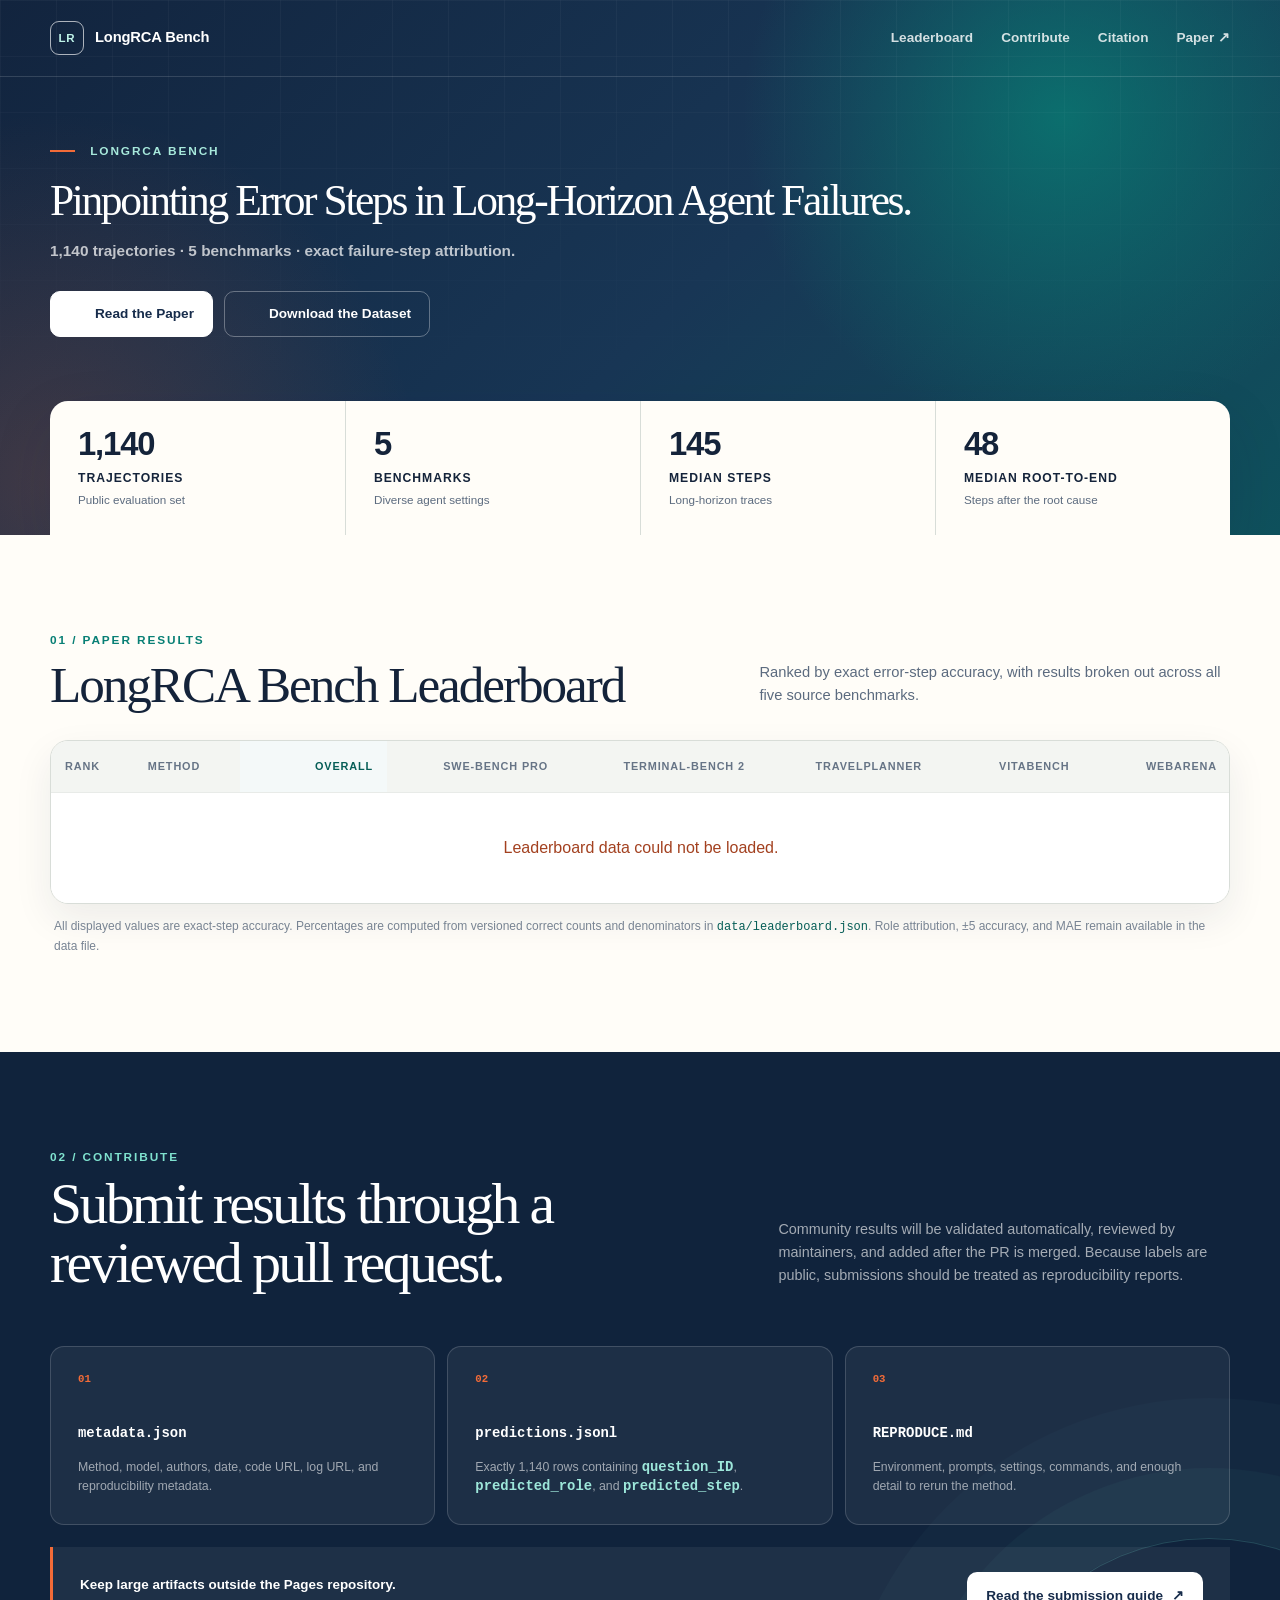
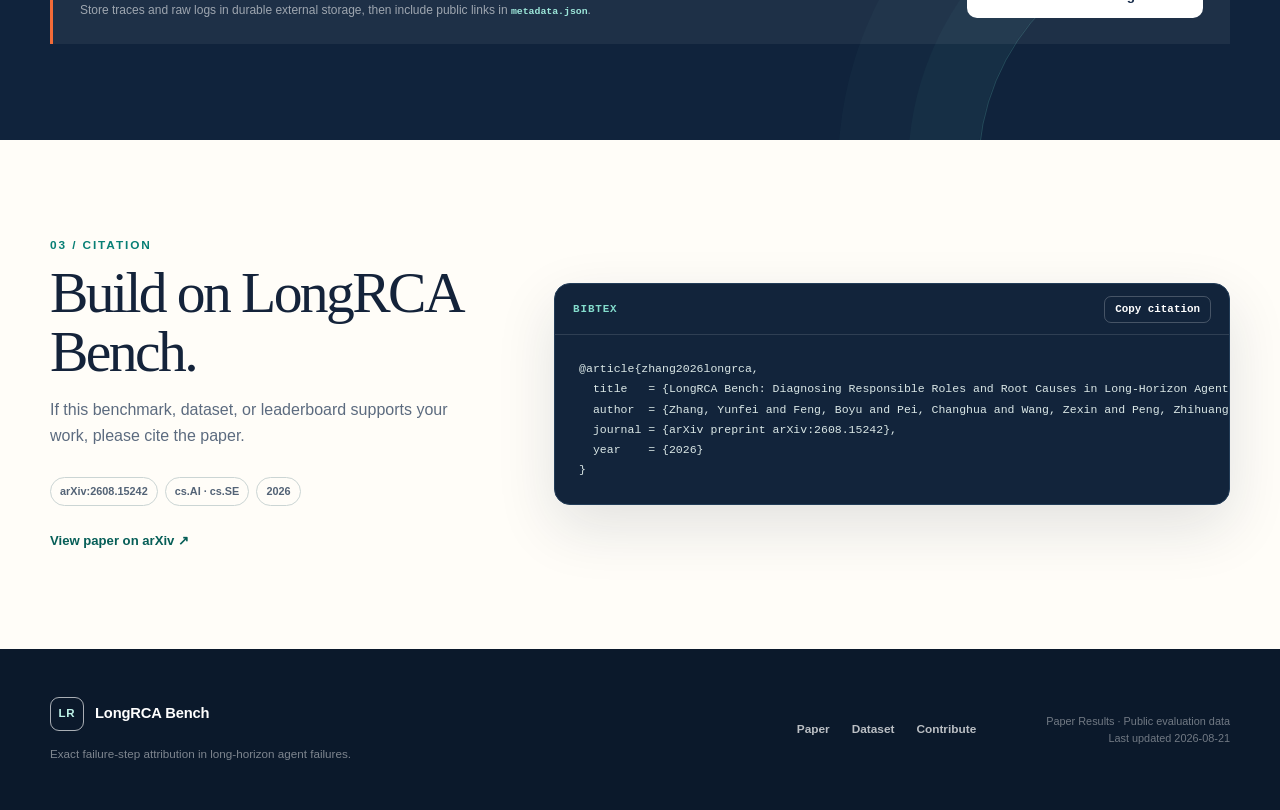
==== index.html @ 4ae4a2fa "feat: clarify methods and citations" ====
<!doctype html>
<html lang="en">
  <head>
    <meta charset="utf-8">
    <meta name="viewport" content="width=device-width, initial-scale=1">
    <title>LongRCA Bench Leaderboard | Agent Failure Diagnosis</title>
    <meta name="description" content="LongRCA Bench evaluates exact failure-step attribution across 1,140 long-horizon agent trajectories from five benchmarks.">
    <meta name="theme-color" content="#142b49">
    <meta property="og:type" content="website">
    <meta property="og:title" content="LongRCA Bench">
    <meta property="og:description" content="Pinpointing error steps across 1,140 long-horizon agent failure trajectories.">
    <meta property="og:url" content="https://longrca-bench.github.io/">
    <meta property="og:image" content="https://longrca-bench.github.io/assets/og-card.png">
    <meta property="og:image:width" content="1200">
    <meta property="og:image:height" content="630">
    <meta property="og:image:alt" content="LongRCA Bench leaderboard">
    <meta name="twitter:card" content="summary_large_image">
    <meta name="twitter:title" content="LongRCA Bench">
    <meta name="twitter:description" content="Exact failure-step attribution for long-horizon agent failures.">
    <meta name="twitter:image" content="https://longrca-bench.github.io/assets/og-card.png">
    <link rel="canonical" href="https://longrca-bench.github.io/">
    <link rel="icon" href="assets/favicon.png" type="image/png">
    <link rel="stylesheet" href="assets/styles.css">
    <script src="assets/app.js" defer></script>
  </head>
  <body>
    <a class="skip-link" href="#leaderboard">Skip to leaderboard</a>
    <header class="site-header">
      <nav class="nav shell" aria-label="Primary navigation">
        <a class="brand" href="#overview" aria-label="LongRCA Bench home">
          <span class="brand-mark" aria-hidden="true">LR</span>
          <span>LongRCA Bench</span>
        </a>
        <div class="nav-links">
          <a href="#leaderboard">Leaderboard</a>
          <a href="#contribute">Contribute</a>
          <a href="#citation">Citation</a>
          <a class="nav-paper" href="https://arxiv.org/abs/2608.15242">Paper ↗</a>
        </div>
      </nav>
    </header>

    <main>
      <section class="hero" id="overview">
        <div class="shell hero-grid hero-compact">
          <div class="hero-copy">
            <p class="eyebrow"><span></span> LongRCA Bench</p>
            <h1>Pinpointing Error Steps in Long-Horizon Agent Failures.</h1>
            <p class="hero-lede">1,140 trajectories · 5 benchmarks · exact failure-step attribution.</p>
            <div class="hero-actions" aria-label="Project resources">
              <a class="button button-primary" href="https://arxiv.org/abs/2608.15242"><img class="resource-icon" src="assets/icons/arxiv.svg" alt="">Read the Paper</a>
              <a class="button" href="https://huggingface.co/datasets/CLoud5-real/longrca-bench"><img class="resource-icon" src="assets/icons/huggingface.svg" alt="">Download the Dataset</a>
            </div>
          </div>
        </div>
        <div class="shell">
          <div class="stats-grid" id="benchmark-stats" aria-label="Benchmark statistics">
            <div class="stat-card"><span class="stat-value">1,140</span><span class="stat-label">Trajectories</span><span class="stat-note">Public evaluation set</span></div>
            <div class="stat-card"><span class="stat-value">5</span><span class="stat-label">Benchmarks</span><span class="stat-note">Diverse agent settings</span></div>
            <div class="stat-card"><span class="stat-value">145</span><span class="stat-label">Median steps</span><span class="stat-note">Long-horizon traces</span></div>
            <div class="stat-card"><span class="stat-value">48</span><span class="stat-label">Median root-to-end</span><span class="stat-note">Steps after the root cause</span></div>
          </div>
        </div>
      </section>

      <section class="section leaderboard-section" id="leaderboard">
        <div class="shell">
          <div class="section-heading">
            <div>
              <p class="section-index">01 / Paper Results</p>
              <h2>LongRCA Bench Leaderboard</h2>
            </div>
            <p>Ranked by exact error-step accuracy, with results broken out across all five source benchmarks.</p>
          </div>
          <div class="table-wrap" tabindex="0" aria-label="Scrollable leaderboard table">
            <table>
              <thead>
                <tr>
                  <th scope="col">Rank</th>
                  <th scope="col">Method</th>
                  <th scope="col" class="number primary-metric">Overall</th>
                  <th scope="col" class="number">SWE-bench Pro</th>
                  <th scope="col" class="number">Terminal-Bench 2</th>
                  <th scope="col" class="number">TravelPlanner</th>
                  <th scope="col" class="number">VitaBench</th>
                  <th scope="col" class="number">WebArena</th>
                </tr>
              </thead>
              <tbody id="leaderboard-body">
                <tr><td colspan="8" class="loading">Loading paper results…</td></tr>
              </tbody>
            </table>
          </div>
          <p class="table-footnote">All displayed values are exact-step accuracy. Percentages are computed from versioned correct counts and denominators in <code>data/leaderboard.json</code>. Role attribution, ±5 accuracy, and MAE remain available in the data file.</p>
        </div>
      </section>

      <section class="section contribute-section" id="contribute">
        <div class="shell">
          <div class="contribute-heading">
            <div>
              <p class="section-index">02 / Contribute</p>
              <h2>Submit results through a reviewed pull request.</h2>
            </div>
            <p>Community results will be validated automatically, reviewed by maintainers, and added after the PR is merged. Because labels are public, submissions should be treated as reproducibility reports.</p>
          </div>

          <div class="submission-files" aria-label="Required submission files">
            <article>
              <span class="file-number">01</span>
              <code>metadata.json</code>
              <p>Method, model, authors, date, code URL, log URL, and reproducibility metadata.</p>
            </article>
            <article>
              <span class="file-number">02</span>
              <code>predictions.jsonl</code>
              <p>Exactly 1,140 rows containing <code>question_ID</code>, <code>predicted_role</code>, and <code>predicted_step</code>.</p>
            </article>
            <article>
              <span class="file-number">03</span>
              <code>REPRODUCE.md</code>
              <p>Environment, prompts, settings, commands, and enough detail to rerun the method.</p>
            </article>
          </div>

          <div class="submission-note">
            <div>
              <strong>Keep large artifacts outside the Pages repository.</strong>
              <p>Store traces and raw logs in durable external storage, then include public links in <code>metadata.json</code>.</p>
            </div>
            <a class="button button-light" href="https://github.com/longrca-bench/longrca-bench.github.io/blob/main/CONTRIBUTING.md">Read the submission guide <span aria-hidden="true">↗</span></a>
          </div>
        </div>
      </section>

      <section class="section citation-section" id="citation">
        <div class="shell citation-grid">
          <div class="citation-copy">
            <p class="section-index">03 / Citation</p>
            <h2>Build on LongRCA Bench.</h2>
            <p>If this benchmark, dataset, or leaderboard supports your work, please cite the paper.</p>
            <div class="paper-meta">
              <span>arXiv:2608.15242</span>
              <span>cs.AI · cs.SE</span>
              <span>2026</span>
            </div>
            <a class="text-link" href="https://arxiv.org/abs/2608.15242">View paper on arXiv <span aria-hidden="true">↗</span></a>
          </div>
          <div class="citation-box">
            <div class="code-toolbar">
              <span>BibTeX</span>
              <button id="copy-citation" type="button" aria-describedby="copy-status">Copy citation</button>
            </div>
            <pre><code id="citation-code">@article{zhang2026longrca,
  title   = {LongRCA Bench: Diagnosing Responsible Roles and Root Causes in Long-Horizon Agent Failures},
  author  = {Zhang, Yunfei and Feng, Boyu and Pei, Changhua and Wang, Zexin and Peng, Zhihuang and Liu, Xinlong and Jiang, Hengyue and Ma, Difeng and Zhang, Jiayi and Yao, Yongzhou and Zhao, Yanan and Sun, Fei and Huo, Yintong and Liu, Zhaoyang and Li, Jingjing and Xie, Gaogang and Pei, Dan},
  journal = {arXiv preprint arXiv:2608.15242},
  year    = {2026}
}</code></pre>
            <span class="sr-only" id="copy-status" aria-live="polite"></span>
          </div>
        </div>
      </section>
    </main>

    <footer class="footer">
      <div class="shell footer-grid">
        <div>
          <a class="brand footer-brand" href="#overview"><span class="brand-mark" aria-hidden="true">LR</span><span>LongRCA Bench</span></a>
          <p>Exact failure-step attribution in long-horizon agent failures.</p>
        </div>
        <div class="footer-links">
          <a href="https://arxiv.org/abs/2608.15242">Paper</a>
          <a href="https://huggingface.co/datasets/CLoud5-real/longrca-bench">Dataset</a>
          <a href="#contribute">Contribute</a>
        </div>
        <p class="footer-note">Paper Results · Public evaluation data<br>Last updated <time datetime="2026-08-21">2026-08-21</time></p>
      </div>
    </footer>
  </body>
</html>
---- assets/styles.css ----
:root {
  color-scheme: light;
  --ink: #14233a;
  --muted: #5c6b7f;
  --paper: #f7f4ed;
  --surface: #fffdf8;
  --line: #d8ddd8;
  --teal: #087f75;
  --teal-dark: #065e57;
  --teal-soft: #dcefeb;
  --orange: #f26b38;
  --navy: #172c4b;
  --shadow: 0 22px 60px rgba(20, 35, 58, 0.12);
  --radius: 18px;
}

* { box-sizing: border-box; }

html { scroll-behavior: smooth; }

body {
  margin: 0;
  background: var(--paper);
  color: var(--ink);
  font-family: Inter, ui-sans-serif, -apple-system, BlinkMacSystemFont, "Segoe UI", sans-serif;
  line-height: 1.6;
  -webkit-font-smoothing: antialiased;
}

a { color: inherit; }

.shell {
  width: min(1180px, calc(100% - 40px));
  margin-inline: auto;
}

.skip-link {
  position: fixed;
  left: 16px;
  top: -64px;
  z-index: 100;
  padding: 10px 16px;
  border-radius: 8px;
  background: var(--navy);
  color: white;
}

.skip-link:focus { top: 16px; }

.site-header {
  position: absolute;
  inset: 0 0 auto;
  z-index: 10;
  border-bottom: 1px solid rgba(255, 255, 255, 0.14);
  color: white;
}

.nav {
  min-height: 76px;
  display: flex;
  align-items: center;
  justify-content: space-between;
  gap: 28px;
}

.brand {
  display: inline-flex;
  align-items: center;
  gap: 11px;
  font-size: 0.92rem;
  font-weight: 750;
  text-decoration: none;
  letter-spacing: -0.01em;
}

.brand-mark {
  width: 34px;
  height: 34px;
  display: grid;
  place-items: center;
  border: 1px solid rgba(255, 255, 255, 0.65);
  border-radius: 9px;
  color: #bff4e9;
  font-size: 0.72rem;
  letter-spacing: 0.08em;
}

.nav-links { display: flex; gap: 28px; }

.nav-links a {
  color: rgba(255, 255, 255, 0.82);
  font-size: 0.85rem;
  font-weight: 650;
  text-decoration: none;
}

.nav-links a:hover, .nav-links a:focus-visible { color: white; }

.hero {
  position: relative;
  overflow: hidden;
  padding: 142px 0 0;
  color: white;
  background:
    radial-gradient(circle at 83% 22%, rgba(8, 127, 117, 0.75), transparent 28%),
    radial-gradient(circle at 4% 90%, rgba(242, 107, 56, 0.2), transparent 28%),
    linear-gradient(135deg, #12243e 0%, #183655 54%, #0b5d60 120%);
}

.hero::before {
  content: "";
  position: absolute;
  inset: 0;
  opacity: 0.1;
  background-image: linear-gradient(rgba(255,255,255,.35) 1px, transparent 1px), linear-gradient(90deg, rgba(255,255,255,.35) 1px, transparent 1px);
  background-size: 56px 56px;
  mask-image: linear-gradient(to bottom, black, transparent 75%);
}

.hero-grid {
  position: relative;
  padding-bottom: 64px;
}

.hero-compact .hero-copy { max-width: 980px; }

.eyebrow, .section-index {
  margin: 0 0 18px;
  color: #a7e9dc;
  font-size: 0.74rem;
  font-weight: 800;
  letter-spacing: 0.16em;
  text-transform: uppercase;
}

.eyebrow span {
  display: inline-block;
  width: 25px;
  height: 2px;
  margin: 0 10px 3px 0;
  background: var(--orange);
}

h1, h2, p { margin-top: 0; }

h1 {
  max-width: none;
  margin-bottom: 18px;
  font-family: Georgia, "Times New Roman", serif;
  font-size: clamp(2.4rem, 3.4vw, 3rem);
  font-weight: 500;
  line-height: 1;
  letter-spacing: -0.055em;
  white-space: nowrap;
}

h1 em { color: #8ee6d4; font-weight: 500; }

.hero-lede {
  max-width: 740px;
  margin-bottom: 28px;
  color: rgba(255,255,255,.72);
  font-size: .96rem;
  font-weight: 650;
  line-height: 1.45;
}

.hero-actions { display: flex; flex-wrap: wrap; gap: 11px; }

.button {
  min-height: 46px;
  display: inline-flex;
  align-items: center;
  justify-content: center;
  gap: 9px;
  padding: 0 18px;
  border: 1px solid rgba(255,255,255,.32);
  border-radius: 10px;
  color: white;
  font-size: 0.85rem;
  font-weight: 750;
  text-decoration: none;
  transition: transform 160ms ease, background 160ms ease;
}

.button:hover, .button:focus-visible { transform: translateY(-2px); background: rgba(255,255,255,.09); }
.button-primary { border-color: white; background: white; color: var(--navy); }
.button-primary:hover, .button-primary:focus-visible { background: #dff8f3; }
.resource-icon { width: 17px; height: 17px; }
.resource-icon-github { width: 19px; height: 19px; padding: 2px; border-radius: 50%; background: white; }

.stats-grid {
  position: relative;
  display: grid;
  grid-template-columns: repeat(4, 1fr);
  color: var(--ink);
  background: var(--surface);
  border-radius: 18px 18px 0 0;
  box-shadow: var(--shadow);
}

.stat-card { padding: 25px 28px; }
.stat-card + .stat-card { border-left: 1px solid var(--line); }
.stat-value { display: block; font-family: inherit; font-size: 2.05rem; font-weight: 800; line-height: 1.1; letter-spacing: -.035em; }
.stat-label { display: block; margin-top: 7px; font-size: .76rem; font-weight: 800; letter-spacing: .08em; text-transform: uppercase; }
.stat-note { display: block; margin-top: 3px; color: var(--muted); font-size: .73rem; }

.section { padding: 96px 0; }
.leaderboard-section { background: var(--surface); }
.section-heading { display: grid; grid-template-columns: 1fr minmax(310px, .72fr); gap: 56px; align-items: end; margin-bottom: 28px; }
.section-index { margin-bottom: 8px; color: var(--teal); }
.section-heading h2 { margin-bottom: 0; font: 500 clamp(2.2rem, 4vw, 3.6rem)/1.05 Georgia, serif; letter-spacing: -.04em; }
.section-heading > p { margin-bottom: 4px; color: var(--muted); font-size: .92rem; }

.table-wrap { overflow-x: auto; border: 1px solid var(--line); border-radius: var(--radius); background: white; box-shadow: 0 15px 38px rgba(20,35,58,.08); }
table { width: 100%; min-width: 1180px; border-collapse: collapse; }
th, td { padding: 17px 14px; border-bottom: 1px solid #e8ebe8; text-align: left; white-space: nowrap; }
th { color: #667486; background: #f3f5f2; font-size: .68rem; font-weight: 850; letter-spacing: .08em; text-transform: uppercase; }
th:nth-child(n + 3), td:nth-child(n + 3) { min-width: 112px; }
tbody tr:last-child td { border-bottom: 0; }
tbody tr { transition: background 150ms ease; }
tbody tr:hover { background: #f7fbf9; }
tbody tr.leader { background: linear-gradient(90deg, #eaf7f3, #fff); }
.number { text-align: right; font-variant-numeric: tabular-nums; }
.primary-metric { background: rgba(8,127,117,.045); color: var(--teal-dark); }
.rank { display: inline-grid; width: 27px; height: 27px; place-items: center; border: 1px solid #cbd2d2; border-radius: 50%; color: #536173; font: 700 .75rem/1 ui-monospace, monospace; }
.leader .rank { border-color: var(--teal); background: var(--teal); color: white; }
.method-cell { min-width: 330px; }
.method-line { display: flex; align-items: baseline; gap: 7px; }
.method-name { color: var(--ink); font-size: .92rem; font-weight: 820; line-height: 1.35; letter-spacing: -.012em; }
.method-citation { color: var(--teal-dark); font-size: .72rem; font-weight: 780; text-decoration: none; }
.method-citation:hover, .method-citation:focus-visible { text-decoration: underline; }
.model-backbone { display: block; margin-top: 4px; color: #6f7d8e; font-size: .68rem; font-weight: 650; }
.sample-count { display: block; margin-top: 3px; color: #8993a0; font-size: .68rem; }
.slice-metric { color: #425267; }
.loading { padding: 42px; color: var(--muted); text-align: center; }
.loading.error { color: #a34120; }
.table-footnote { margin: 13px 4px 0; color: #788493; font-size: .75rem; }
.table-footnote code { color: var(--teal-dark); }

.submission-files code, .submission-note code { color: var(--teal-dark); font: 650 .82em/1 ui-monospace, SFMono-Regular, monospace; }

.contribute-section { position: relative; overflow: hidden; color: white; background: #10233c; }
.contribute-section::after { content: ""; position: absolute; width: 460px; height: 460px; right: -160px; bottom: -260px; border: 1px solid rgba(118,229,207,.2); border-radius: 50%; box-shadow: 0 0 0 70px rgba(118,229,207,.03), 0 0 0 140px rgba(118,229,207,.025); }
.contribute-heading { position: relative; z-index: 1; display: grid; grid-template-columns: 1.05fr .72fr; gap: 70px; align-items: end; }
.contribute-heading h2 { max-width: 720px; margin: 0; font: 500 clamp(2.3rem, 4.5vw, 4rem)/1.02 Georgia, serif; letter-spacing: -.045em; }
.contribute-heading > p { margin-bottom: 5px; color: rgba(255,255,255,.62); font-size: .9rem; }
.contribute-section .section-index { color: #7fe2cf; }

.submission-files { position: relative; z-index: 1; display: grid; grid-template-columns: repeat(3, 1fr); gap: 12px; margin-top: 54px; }
.submission-files article { padding: 27px; border: 1px solid rgba(255,255,255,.16); border-radius: 14px; background: rgba(255,255,255,.055); }
.file-number { display: block; margin-bottom: 34px; color: var(--orange); font: 700 .67rem/1 ui-monospace, monospace; }
.submission-files code { color: white; font-size: .87rem; }
.submission-files p { margin: 13px 0 0; color: rgba(255,255,255,.58); font-size: .77rem; }
.submission-files p code { color: #9de7da; }

.submission-note { position: relative; z-index: 1; display: flex; align-items: center; justify-content: space-between; gap: 30px; margin-top: 22px; padding: 24px 27px; border-left: 3px solid var(--orange); background: rgba(255,255,255,.06); }
.submission-note strong { font-size: .84rem; }
.submission-note p { margin: 4px 0 0; color: rgba(255,255,255,.57); font-size: .75rem; }
.submission-note code { color: #9de7da; }
.button-light { flex: 0 0 auto; background: white; color: var(--navy); }
.button-light:hover, .button-light:focus-visible { background: #dff8f3; }

.citation-section { background: var(--surface); }
.citation-grid { display: grid; grid-template-columns: .78fr 1.22fr; gap: 72px; align-items: center; }
.citation-copy h2 { margin-bottom: 16px; font: 500 clamp(2.4rem, 4.5vw, 4rem)/1.03 Georgia, serif; letter-spacing: -.045em; }
.citation-copy > p:not(.section-index) { color: var(--muted); }
.paper-meta { display: flex; flex-wrap: wrap; gap: 7px; margin: 28px 0 21px; }
.paper-meta span { padding: 5px 9px; border: 1px solid #cbd5d4; border-radius: 999px; color: #536376; font-size: .68rem; font-weight: 700; }
.text-link { color: var(--teal-dark); font-size: .82rem; font-weight: 800; text-decoration: none; }
.text-link:hover, .text-link:focus-visible { text-decoration: underline; }

.citation-box { overflow: hidden; border: 1px solid #233d58; border-radius: 16px; background: #12243b; box-shadow: var(--shadow); }
.code-toolbar { min-height: 51px; display: flex; align-items: center; justify-content: space-between; padding: 0 18px; border-bottom: 1px solid rgba(255,255,255,.12); color: #83dccc; font: 700 .68rem/1 ui-monospace, monospace; letter-spacing: .08em; text-transform: uppercase; }
.code-toolbar button { padding: 7px 10px; border: 1px solid rgba(255,255,255,.22); border-radius: 7px; color: white; background: transparent; font: inherit; cursor: pointer; }
.code-toolbar button:hover, .code-toolbar button:focus-visible { background: rgba(255,255,255,.09); }
.citation-box pre { overflow-x: auto; margin: 0; padding: 24px; color: #dbe8e7; font: 500 .72rem/1.75 ui-monospace, SFMono-Regular, Menlo, monospace; white-space: pre; }

.footer { padding: 48px 0; color: rgba(255,255,255,.72); background: #0b192b; }
.footer-grid { display: grid; grid-template-columns: 1fr auto auto; gap: 70px; align-items: center; }
.footer-brand { color: white; }
.footer-grid > div:first-child > p { max-width: 430px; margin: 14px 0 0; color: rgba(255,255,255,.47); font-size: .73rem; }
.footer-links { display: flex; gap: 22px; }
.footer-links a { font-size: .74rem; font-weight: 650; text-decoration: none; }
.footer-links a:hover, .footer-links a:focus-visible { color: white; }
.footer-note { margin: 0; color: rgba(255,255,255,.42); font-size: .68rem; text-align: right; }
.sr-only { position: absolute; width: 1px; height: 1px; overflow: hidden; clip: rect(0, 0, 0, 0); white-space: nowrap; }

@media (max-width: 900px) {
  h1 { white-space: normal; }
  .stats-grid { grid-template-columns: 1fr 1fr; }
  .stat-card:nth-child(3) { border-left: 0; border-top: 1px solid var(--line); }
  .stat-card:nth-child(4) { border-top: 1px solid var(--line); }
  .section-heading { grid-template-columns: 1fr; gap: 18px; }
  .contribute-heading { grid-template-columns: 1fr; gap: 20px; }
  .citation-grid { grid-template-columns: 1fr; gap: 42px; }
  .footer-grid { grid-template-columns: 1fr 1fr; }
  .footer-note { grid-column: 1 / -1; text-align: left; }
}

@media (max-width: 620px) {
  .shell { width: min(100% - 28px, 1180px); }
  .nav { min-height: 66px; }
  .nav-links { gap: 16px; }
  .nav-links a:not([href="#contribute"]) { display: none; }
  .hero { padding-top: 116px; }
  .hero-grid { padding-bottom: 48px; }
  h1 { font-size: clamp(2.55rem, 14vw, 4rem); }
  .hero-actions { display: grid; grid-template-columns: 1fr; }
  .stats-grid { margin-inline: -14px; border-radius: 0; }
  .stat-card { padding: 19px 18px; }
  .stat-value { font-size: 1.8rem; }
  .section { padding: 76px 0; }
  .submission-files { grid-template-columns: 1fr; }
  .submission-files article { padding: 23px; }
  .file-number { margin-bottom: 20px; }
  .submission-note { align-items: flex-start; flex-direction: column; }
  .citation-box pre { padding: 20px; font-size: .65rem; }
  .footer-grid { grid-template-columns: 1fr; gap: 30px; }
  .footer-links { flex-wrap: wrap; }
  .footer-note { grid-column: auto; }
}

@media (prefers-reduced-motion: reduce) {
  html { scroll-behavior: auto; }
  *, *::before, *::after { transition-duration: 0.01ms !important; }
}
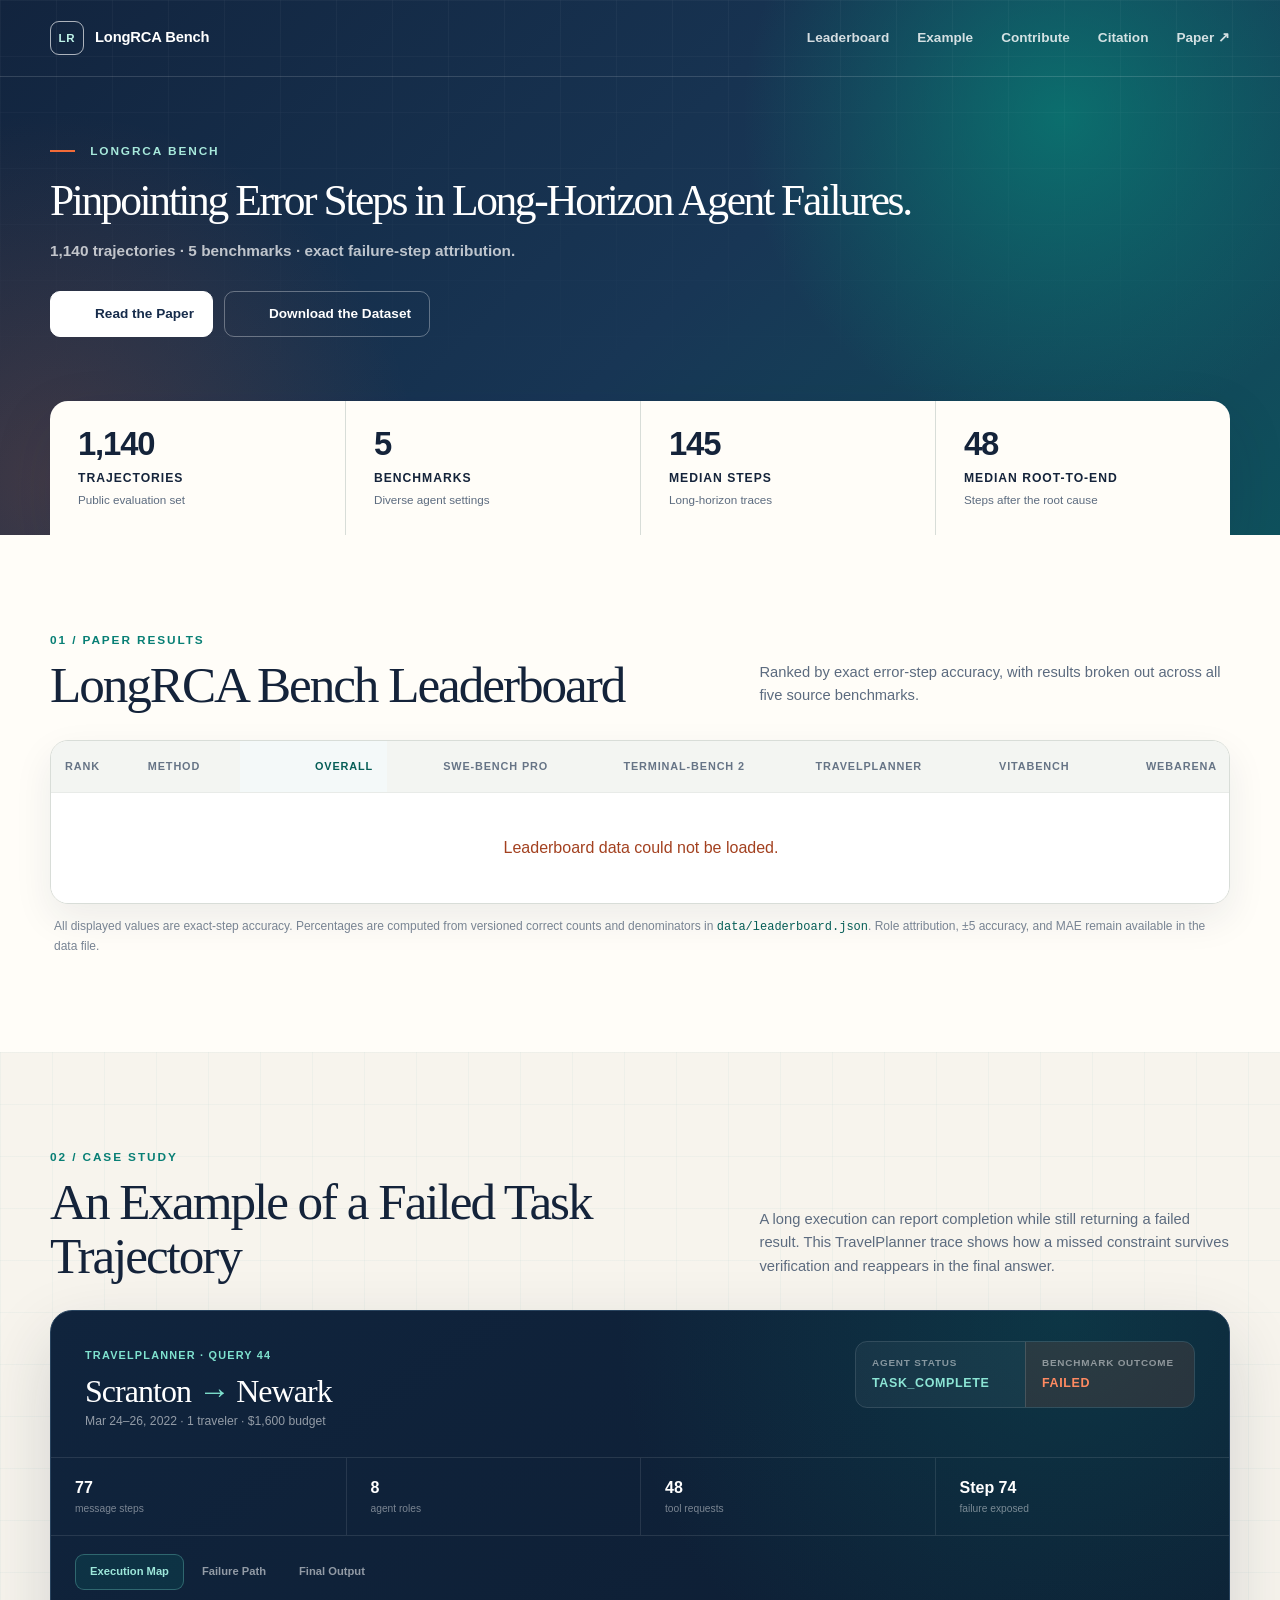
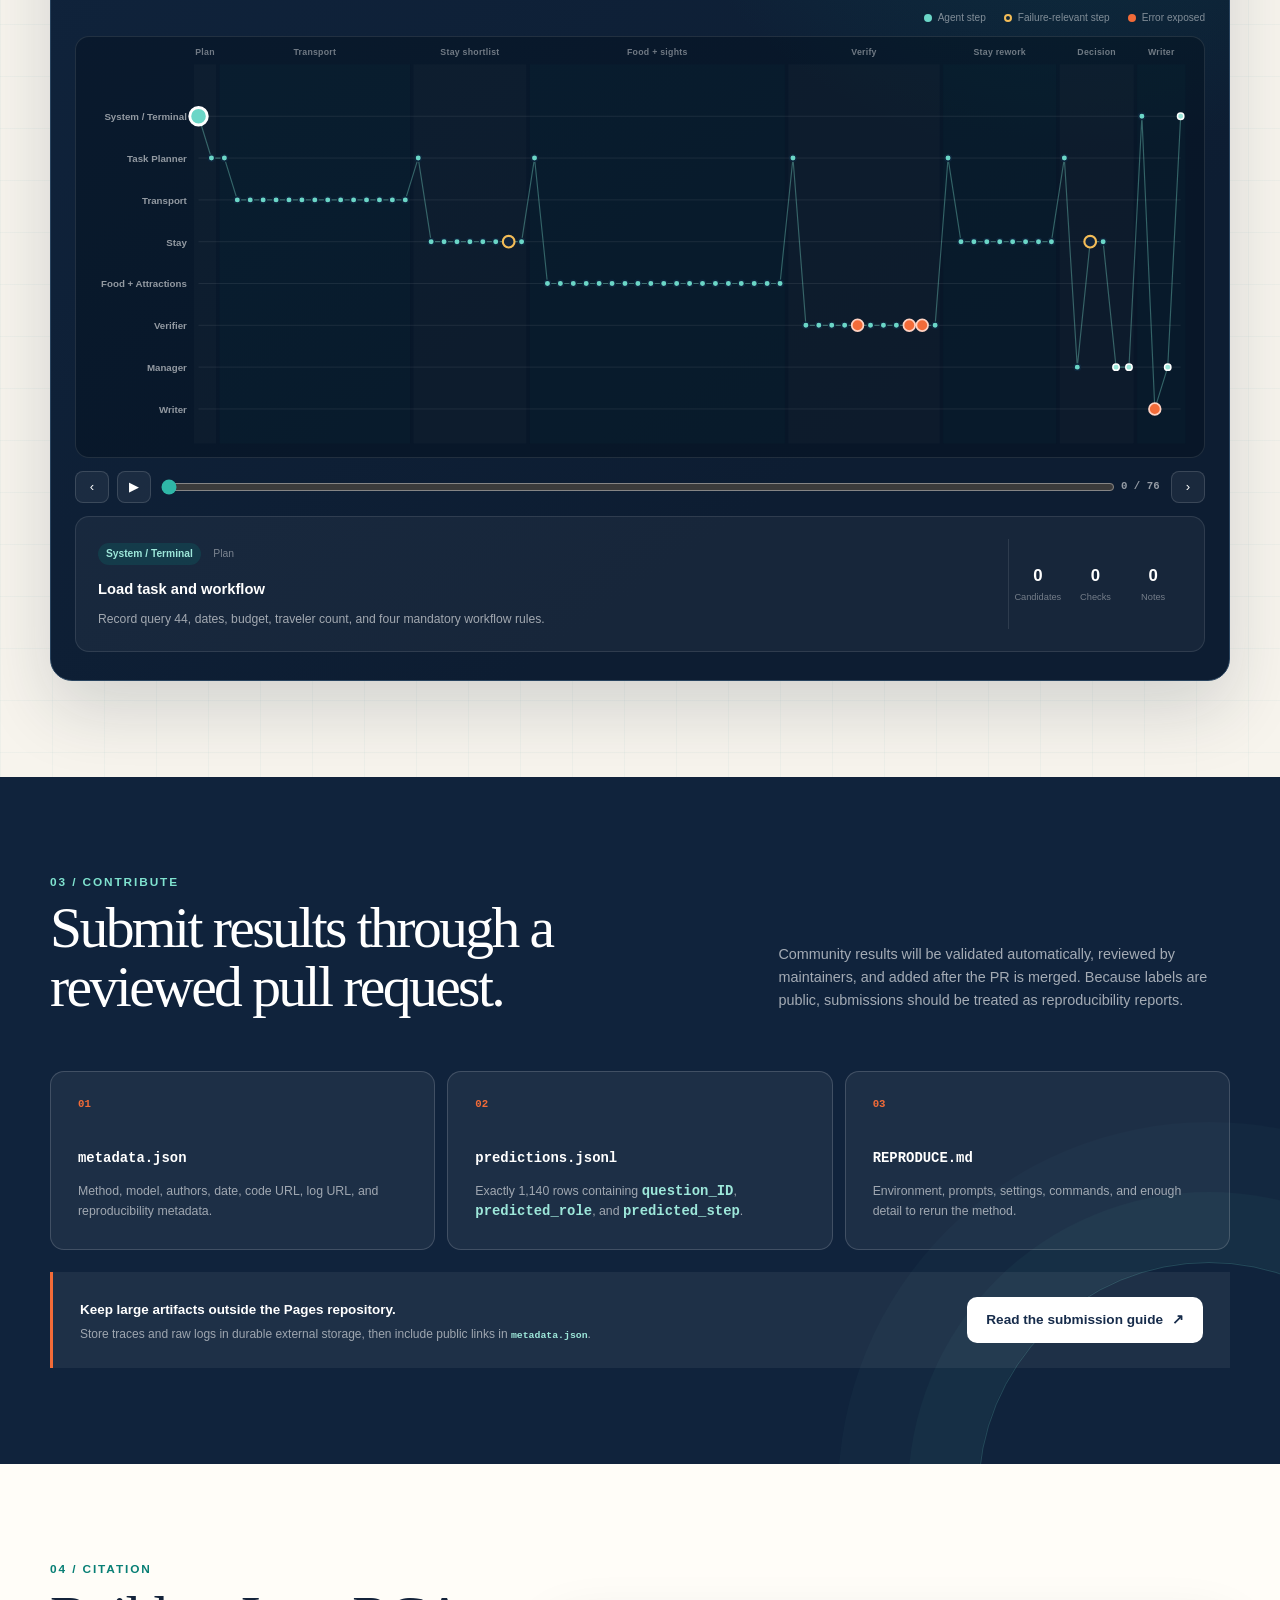
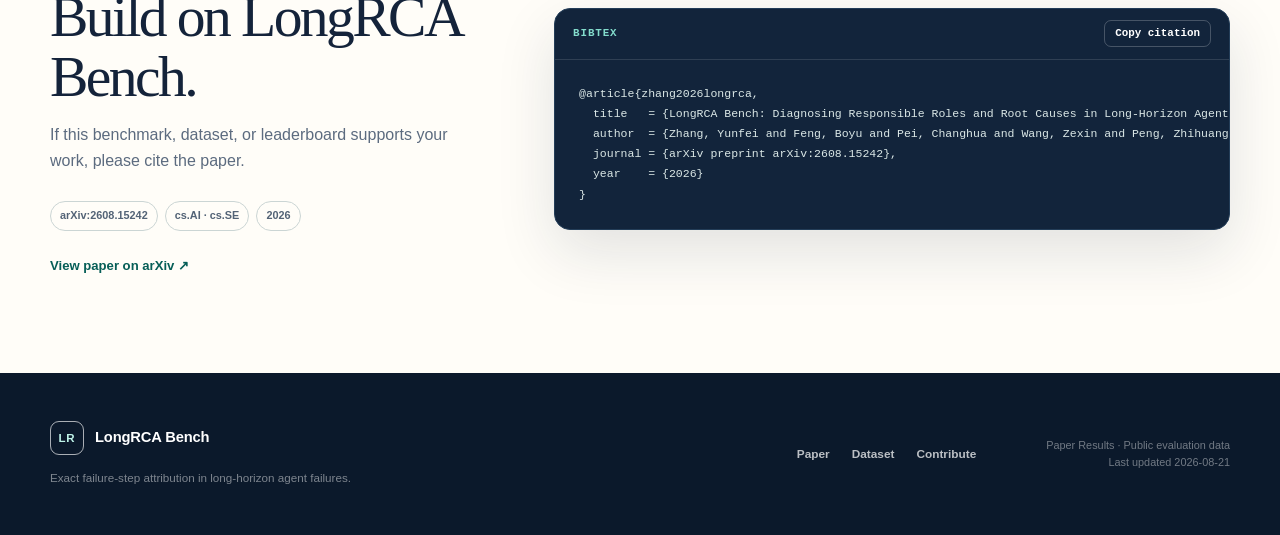
==== commit d4750d00: "feat: add failed trajectory case study" ====
--- a/index.html
+++ b/index.html
@@ -22,6 +22,7 @@
     <link rel="icon" href="assets/favicon.png" type="image/png">
     <link rel="stylesheet" href="assets/styles.css">
     <script src="assets/app.js" defer></script>
+    <script src="assets/trajectory.js" defer></script>
   </head>
   <body>
     <a class="skip-link" href="#leaderboard">Skip to leaderboard</a>
@@ -33,6 +34,7 @@
         </a>
         <div class="nav-links">
           <a href="#leaderboard">Leaderboard</a>
+          <a href="#example">Example</a>
           <a href="#contribute">Contribute</a>
           <a href="#citation">Citation</a>
           <a class="nav-paper" href="https://arxiv.org/abs/2608.15242">Paper ↗</a>
@@ -95,11 +97,102 @@
         </div>
       </section>
 
+      <section class="section example-section" id="example">
+        <div class="shell">
+          <div class="section-heading example-heading">
+            <div>
+              <p class="section-index">02 / Case Study</p>
+              <h2>An Example of a Failed Task Trajectory</h2>
+            </div>
+            <p>A long execution can report completion while still returning a failed result. This TravelPlanner trace shows how a missed constraint survives verification and reappears in the final answer.</p>
+          </div>
+
+          <article class="trajectory-example" id="trajectory-example" aria-labelledby="trajectory-example-title">
+            <header class="trajectory-header">
+              <div>
+                <span class="case-kicker">TravelPlanner · Query 44</span>
+                <h3 id="trajectory-example-title">Scranton <span aria-hidden="true">→</span> Newark</h3>
+                <p>Mar 24–26, 2022 · 1 traveler · $1,600 budget</p>
+              </div>
+              <div class="outcome-contrast" aria-label="Agent and benchmark outcomes">
+                <div><span>Agent status</span><strong>TASK_COMPLETE</strong></div>
+                <div class="failed-outcome"><span>Benchmark outcome</span><strong>FAILED</strong></div>
+              </div>
+            </header>
+
+            <div class="trajectory-metrics" aria-label="Trajectory summary">
+              <div><strong>77</strong><span>message steps</span></div>
+              <div><strong>8</strong><span>agent roles</span></div>
+              <div><strong>48</strong><span>tool requests</span></div>
+              <div><strong>Step 74</strong><span>failure exposed</span></div>
+            </div>
+
+            <div class="trajectory-tabs" role="tablist" aria-label="Trajectory views">
+              <button type="button" role="tab" aria-selected="true" aria-controls="trajectory-map" data-trace-tab="map">Execution Map</button>
+              <button type="button" role="tab" aria-selected="false" aria-controls="trajectory-failure" data-trace-tab="failure">Failure Path</button>
+              <button type="button" role="tab" aria-selected="false" aria-controls="trajectory-result" data-trace-tab="result">Final Output</button>
+            </div>
+
+            <section class="trajectory-view" id="trajectory-map" role="tabpanel" data-trace-view="map">
+              <div class="trajectory-legend" aria-label="Event legend">
+                <span><i class="legend-dot normal-dot"></i>Agent step</span>
+                <span><i class="legend-dot failure-dot"></i>Failure-relevant step</span>
+                <span><i class="legend-dot error-dot"></i>Error exposed</span>
+              </div>
+              <div class="trajectory-map-wrap">
+                <svg class="trajectory-map" data-trajectory-map role="img" aria-label="Interactive 77-step multi-agent execution map"></svg>
+              </div>
+              <div class="trajectory-controls">
+                <button type="button" data-trace-prev aria-label="Previous trajectory step">‹</button>
+                <button type="button" data-trace-play aria-label="Play trajectory">▶</button>
+                <input type="range" min="0" max="76" value="0" data-trace-range aria-label="Trajectory step">
+                <output data-trace-progress>0 / 76</output>
+                <button type="button" data-trace-next aria-label="Next trajectory step">›</button>
+              </div>
+              <div class="trajectory-detail" aria-live="polite">
+                <div>
+                  <span class="detail-actor" data-trace-actor>System / Terminal</span>
+                  <span class="detail-phase" data-trace-phase>Plan</span>
+                </div>
+                <h4 data-trace-title>Loading trajectory…</h4>
+                <p data-trace-detail></p>
+                <dl class="detail-state" aria-label="Blackboard state at selected step">
+                  <div><dt>Candidates</dt><dd data-trace-candidates>0</dd></div>
+                  <div><dt>Checks</dt><dd data-trace-checks>0</dd></div>
+                  <div><dt>Notes</dt><dd data-trace-notes>0</dd></div>
+                </dl>
+              </div>
+            </section>
+
+            <section class="trajectory-view" id="trajectory-failure" role="tabpanel" data-trace-view="failure" hidden>
+              <div class="failure-path" data-failure-path></div>
+              <p class="trajectory-note">These are failure-relevant events from the supplied trace, not a published gold root-step annotation.</p>
+            </section>
+
+            <section class="trajectory-view" id="trajectory-result" role="tabpanel" data-trace-view="result" hidden>
+              <div class="result-comparison">
+                <div>
+                  <span class="comparison-label">Required by Manager</span>
+                  <p data-manager-requirement>Loading requirement…</p>
+                </div>
+                <div class="observed-failure">
+                  <span class="comparison-label">Returned by Writer</span>
+                  <p data-observed-failure>Loading final output…</p>
+                </div>
+              </div>
+              <div class="failure-callout"><strong>Why the task failed</strong><p data-failure-explanation></p></div>
+            </section>
+
+            <p class="trajectory-load-error" data-trajectory-error hidden>Example trajectory could not be loaded.</p>
+          </article>
+        </div>
+      </section>
+
       <section class="section contribute-section" id="contribute">
         <div class="shell">
           <div class="contribute-heading">
             <div>
-              <p class="section-index">02 / Contribute</p>
+              <p class="section-index">03 / Contribute</p>
               <h2>Submit results through a reviewed pull request.</h2>
             </div>
             <p>Community results will be validated automatically, reviewed by maintainers, and added after the PR is merged. Because labels are public, submissions should be treated as reproducibility reports.</p>
@@ -136,7 +229,7 @@
       <section class="section citation-section" id="citation">
         <div class="shell citation-grid">
           <div class="citation-copy">
-            <p class="section-index">03 / Citation</p>
+            <p class="section-index">04 / Citation</p>
             <h2>Build on LongRCA Bench.</h2>
             <p>If this benchmark, dataset, or leaderboard supports your work, please cite the paper.</p>
             <div class="paper-meta">
--- a/assets/styles.css
+++ b/assets/styles.css
@@ -238,6 +238,135 @@
 .table-footnote { margin: 13px 4px 0; color: #788493; font-size: .75rem; }
 .table-footnote code { color: var(--teal-dark); }
 
+.example-section {
+  overflow: hidden;
+  background:
+    linear-gradient(90deg, rgba(8,127,117,.035) 1px, transparent 1px),
+    linear-gradient(rgba(8,127,117,.035) 1px, transparent 1px),
+    var(--paper);
+  background-size: 52px 52px;
+}
+.example-heading h2 { max-width: 760px; }
+
+.trajectory-example {
+  overflow: hidden;
+  border: 1px solid #29445f;
+  border-radius: 22px;
+  color: #eaf2f5;
+  background:
+    radial-gradient(circle at 86% 0%, rgba(8,127,117,.23), transparent 32%),
+    linear-gradient(145deg, #10243d, #0d1d32 72%);
+  box-shadow: 0 28px 70px rgba(20,35,58,.16);
+}
+
+.trajectory-header {
+  display: flex;
+  align-items: flex-start;
+  justify-content: space-between;
+  gap: 34px;
+  padding: 30px 34px 25px;
+  border-bottom: 1px solid rgba(255,255,255,.1);
+}
+.case-kicker { color: #7fe2cf; font-size: .68rem; font-weight: 800; letter-spacing: .11em; text-transform: uppercase; }
+.trajectory-header h3 { margin: 7px 0 3px; color: white; font: 500 2rem/1.1 Georgia, "Times New Roman", serif; letter-spacing: -.03em; }
+.trajectory-header h3 span { color: #7fe2cf; }
+.trajectory-header p { margin: 0; color: rgba(255,255,255,.55); font-size: .76rem; }
+
+.outcome-contrast { display: grid; grid-template-columns: 1fr 1fr; min-width: 340px; overflow: hidden; border: 1px solid rgba(255,255,255,.15); border-radius: 12px; }
+.outcome-contrast > div { padding: 13px 16px; background: rgba(255,255,255,.045); }
+.outcome-contrast > div + div { border-left: 1px solid rgba(255,255,255,.14); }
+.outcome-contrast span { display: block; color: rgba(255,255,255,.48); font-size: .62rem; font-weight: 750; letter-spacing: .08em; text-transform: uppercase; }
+.outcome-contrast strong { display: block; margin-top: 3px; color: #8ce5d5; font-size: .78rem; letter-spacing: .05em; }
+.outcome-contrast .failed-outcome { background: rgba(242,107,56,.12); }
+.outcome-contrast .failed-outcome strong { color: #ff8a61; }
+
+.trajectory-metrics { display: grid; grid-template-columns: repeat(4, 1fr); border-bottom: 1px solid rgba(255,255,255,.1); }
+.trajectory-metrics > div { padding: 17px 24px; }
+.trajectory-metrics > div + div { border-left: 1px solid rgba(255,255,255,.1); }
+.trajectory-metrics strong { display: block; color: white; font-size: 1rem; }
+.trajectory-metrics span { display: block; margin-top: 1px; color: rgba(255,255,255,.45); font-size: .64rem; }
+
+.trajectory-tabs { display: flex; gap: 3px; padding: 18px 24px 0; }
+.trajectory-tabs button {
+  min-height: 36px;
+  padding: 0 14px;
+  border: 1px solid transparent;
+  border-radius: 9px;
+  color: rgba(255,255,255,.55);
+  background: transparent;
+  font-size: .7rem;
+  font-weight: 750;
+  line-height: 1;
+  cursor: pointer;
+}
+.trajectory-tabs button:hover, .trajectory-tabs button:focus-visible { color: white; background: rgba(255,255,255,.06); }
+.trajectory-tabs button[aria-selected="true"] { border-color: rgba(127,226,207,.3); color: #9de7da; background: rgba(8,127,117,.18); }
+
+.trajectory-view { padding: 20px 24px 28px; }
+.trajectory-view[hidden] { display: none; }
+.trajectory-legend { display: flex; flex-wrap: wrap; justify-content: flex-end; gap: 18px; margin-bottom: 10px; color: rgba(255,255,255,.48); font-size: .63rem; }
+.trajectory-legend span { display: inline-flex; align-items: center; gap: 6px; }
+.legend-dot { width: 8px; height: 8px; display: inline-block; border-radius: 50%; }
+.normal-dot { background: #6bd6c7; }
+.failure-dot { border: 2px solid #f3bc57; background: transparent; }
+.error-dot { background: #f26b38; }
+
+.trajectory-map-wrap { overflow-x: auto; border: 1px solid rgba(255,255,255,.1); border-radius: 14px; background: rgba(2,12,24,.36); scrollbar-width: thin; }
+.trajectory-map { width: 100%; min-width: 1040px; display: block; }
+.trace-phase-band { fill: rgba(255,255,255,.018); }
+.trace-phase-band.phase-band-1 { fill: rgba(8,127,117,.045); }
+.trace-phase-label { fill: rgba(255,255,255,.42); font: 700 9px/1 ui-sans-serif, sans-serif; letter-spacing: .03em; }
+.trace-lane-line { stroke: rgba(255,255,255,.08); stroke-width: 1; }
+.trace-actor-label { fill: rgba(255,255,255,.56); font: 650 10px/1 ui-sans-serif, sans-serif; }
+.trace-route-line { fill: none; stroke: rgba(127,226,207,.36); stroke-width: 1.2; }
+.trace-event { cursor: pointer; outline: none; }
+.trace-node { transition: r 120ms ease, stroke-width 120ms ease; }
+.normal-node { fill: #6bd6c7; stroke: #0e253c; stroke-width: 1.5; }
+.final-node { fill: #9de7da; stroke: white; stroke-width: 1.5; }
+.failure-node { fill: #10243d; stroke: #f3bc57; stroke-width: 2.2; }
+.error-node { fill: #f26b38; stroke: #ffd2c2; stroke-width: 1.8; }
+.trace-event:hover .trace-node, .trace-event:focus-visible .trace-node { stroke: white; stroke-width: 3; }
+.trace-event.selected-event .trace-node { r: 9px; stroke: white; stroke-width: 3; }
+
+.trajectory-controls { display: grid; grid-template-columns: 34px 34px minmax(180px, 1fr) auto 34px; align-items: center; gap: 8px; margin: 13px 0; }
+.trajectory-controls button { width: 34px; height: 32px; border: 1px solid rgba(255,255,255,.14); border-radius: 8px; color: white; background: rgba(255,255,255,.055); cursor: pointer; }
+.trajectory-controls button:hover, .trajectory-controls button:focus-visible { border-color: rgba(127,226,207,.5); background: rgba(8,127,117,.2); }
+.trajectory-controls input { width: 100%; accent-color: #2fb7a7; }
+.trajectory-controls output { min-width: 42px; color: rgba(255,255,255,.56); font: 650 .67rem/1 ui-monospace, monospace; }
+
+.trajectory-detail { position: relative; display: grid; grid-template-columns: minmax(0,1fr) auto; gap: 25px; min-height: 132px; padding: 22px 220px 22px 22px; border: 1px solid rgba(255,255,255,.1); border-radius: 14px; background: rgba(255,255,255,.045); }
+.trajectory-detail > div:first-child { grid-column: 1 / -1; }
+.detail-actor { display: inline-flex; padding: 3px 8px; border-radius: 999px; color: #9de7da; background: rgba(8,127,117,.22); font-size: .64rem; font-weight: 750; }
+.detail-phase { margin-left: 8px; color: rgba(255,255,255,.43); font-size: .65rem; }
+.trajectory-detail h4 { grid-column: 1; margin: -12px 0 0; color: white; font-size: .92rem; }
+.trajectory-detail > p { grid-column: 1; margin: -17px 0 0; color: rgba(255,255,255,.6); font-size: .76rem; line-height: 1.55; }
+.detail-state { position: absolute; top: 22px; right: 22px; bottom: 22px; width: 174px; display: grid; grid-template-columns: repeat(3, 1fr); margin: 0; border-left: 1px solid rgba(255,255,255,.1); }
+.detail-state div { display: flex; flex-direction: column-reverse; align-items: center; justify-content: center; }
+.detail-state dt { color: rgba(255,255,255,.4); font-size: .58rem; }
+.detail-state dd { margin: 0; color: white; font-size: 1.05rem; font-weight: 800; }
+
+.failure-path { display: grid; grid-template-columns: 1fr auto 1fr auto 1fr auto 1fr; align-items: stretch; gap: 10px; padding-top: 8px; }
+.failure-step-card { min-width: 0; padding: 19px; border: 1px solid rgba(255,255,255,.11); border-radius: 13px; color: inherit; background: rgba(255,255,255,.045); cursor: pointer; text-align: left; }
+.failure-step-card:hover, .failure-step-card:focus-visible { border-color: rgba(242,107,56,.5); transform: translateY(-2px); }
+.failure-step-number { display: block; margin-bottom: 16px; color: #ff8a61; font: 750 .63rem/1 ui-monospace, monospace; text-transform: uppercase; }
+.failure-step-card strong { display: block; color: white; font-size: .8rem; line-height: 1.35; }
+.failure-step-detail { display: block; margin-top: 8px; color: rgba(255,255,255,.5); font-size: .68rem; line-height: 1.5; }
+.failure-path-arrow { display: grid; place-items: center; color: #f3bc57; }
+.trajectory-note { margin: 18px 2px 0; color: rgba(255,255,255,.38); font-size: .65rem; }
+
+.result-comparison { display: grid; grid-template-columns: 1fr 1fr; overflow: hidden; border: 1px solid rgba(255,255,255,.1); border-radius: 14px; }
+.result-comparison > div { min-height: 145px; padding: 25px; background: rgba(255,255,255,.04); }
+.result-comparison > div + div { border-left: 1px solid rgba(255,255,255,.1); }
+.result-comparison .observed-failure { background: rgba(242,107,56,.09); }
+.comparison-label { color: #8ce5d5; font-size: .62rem; font-weight: 800; letter-spacing: .09em; text-transform: uppercase; }
+.observed-failure .comparison-label { color: #ff8a61; }
+.result-comparison p { margin: 18px 0 0; color: rgba(255,255,255,.67); font-size: .8rem; }
+.failure-callout { display: grid; grid-template-columns: 180px 1fr; gap: 25px; margin-top: 14px; padding: 19px 22px; border-left: 3px solid var(--orange); background: rgba(255,255,255,.045); }
+.failure-callout strong { color: white; font-size: .75rem; }
+.failure-callout p { margin: 0; color: rgba(255,255,255,.53); font-size: .72rem; }
+.trajectory-load-error { margin: 0 24px 24px; padding: 15px; color: #ffb298; background: rgba(242,107,56,.12); }
+.trajectory-error .trajectory-view { display: none; }
+
 .submission-files code, .submission-note code { color: var(--teal-dark); font: 650 .82em/1 ui-monospace, SFMono-Regular, monospace; }
 
 .contribute-section { position: relative; overflow: hidden; color: white; background: #10233c; }
@@ -292,6 +421,10 @@
   .stat-card:nth-child(3) { border-left: 0; border-top: 1px solid var(--line); }
   .stat-card:nth-child(4) { border-top: 1px solid var(--line); }
   .section-heading { grid-template-columns: 1fr; gap: 18px; }
+  .trajectory-header { flex-direction: column; }
+  .outcome-contrast { width: 100%; min-width: 0; }
+  .failure-path { grid-template-columns: 1fr; }
+  .failure-path-arrow { transform: rotate(90deg); }
   .contribute-heading { grid-template-columns: 1fr; gap: 20px; }
   .citation-grid { grid-template-columns: 1fr; gap: 42px; }
   .footer-grid { grid-template-columns: 1fr 1fr; }
@@ -311,6 +444,25 @@
   .stat-card { padding: 19px 18px; }
   .stat-value { font-size: 1.8rem; }
   .section { padding: 76px 0; }
+  .trajectory-header { padding: 24px 20px 20px; }
+  .trajectory-header h3 { font-size: 1.65rem; }
+  .trajectory-metrics { grid-template-columns: 1fr 1fr; }
+  .trajectory-metrics > div:nth-child(3) { border-left: 0; border-top: 1px solid rgba(255,255,255,.1); }
+  .trajectory-metrics > div:nth-child(4) { border-top: 1px solid rgba(255,255,255,.1); }
+  .trajectory-tabs { padding-inline: 13px; overflow-x: auto; }
+  .trajectory-tabs button { flex: 0 0 auto; }
+  .trajectory-view { padding: 17px 13px 22px; }
+  .trajectory-legend { justify-content: flex-start; gap: 10px; }
+  .trajectory-controls { grid-template-columns: 32px 32px minmax(100px,1fr) 32px; }
+  .trajectory-controls output { grid-column: 1 / -1; grid-row: 2; text-align: center; }
+  .trajectory-controls button:last-child { grid-column: 4; grid-row: 1; }
+  .trajectory-detail { display: block; min-height: 0; padding: 19px; }
+  .trajectory-detail h4 { margin: 16px 0 0; }
+  .trajectory-detail > p { margin: 8px 0 0; }
+  .detail-state { position: static; width: auto; min-height: 74px; margin-top: 18px; border-top: 1px solid rgba(255,255,255,.1); border-left: 0; }
+  .result-comparison { grid-template-columns: 1fr; }
+  .result-comparison > div + div { border-top: 1px solid rgba(255,255,255,.1); border-left: 0; }
+  .failure-callout { grid-template-columns: 1fr; gap: 8px; }
   .submission-files { grid-template-columns: 1fr; }
   .submission-files article { padding: 23px; }
   .file-number { margin-bottom: 20px; }
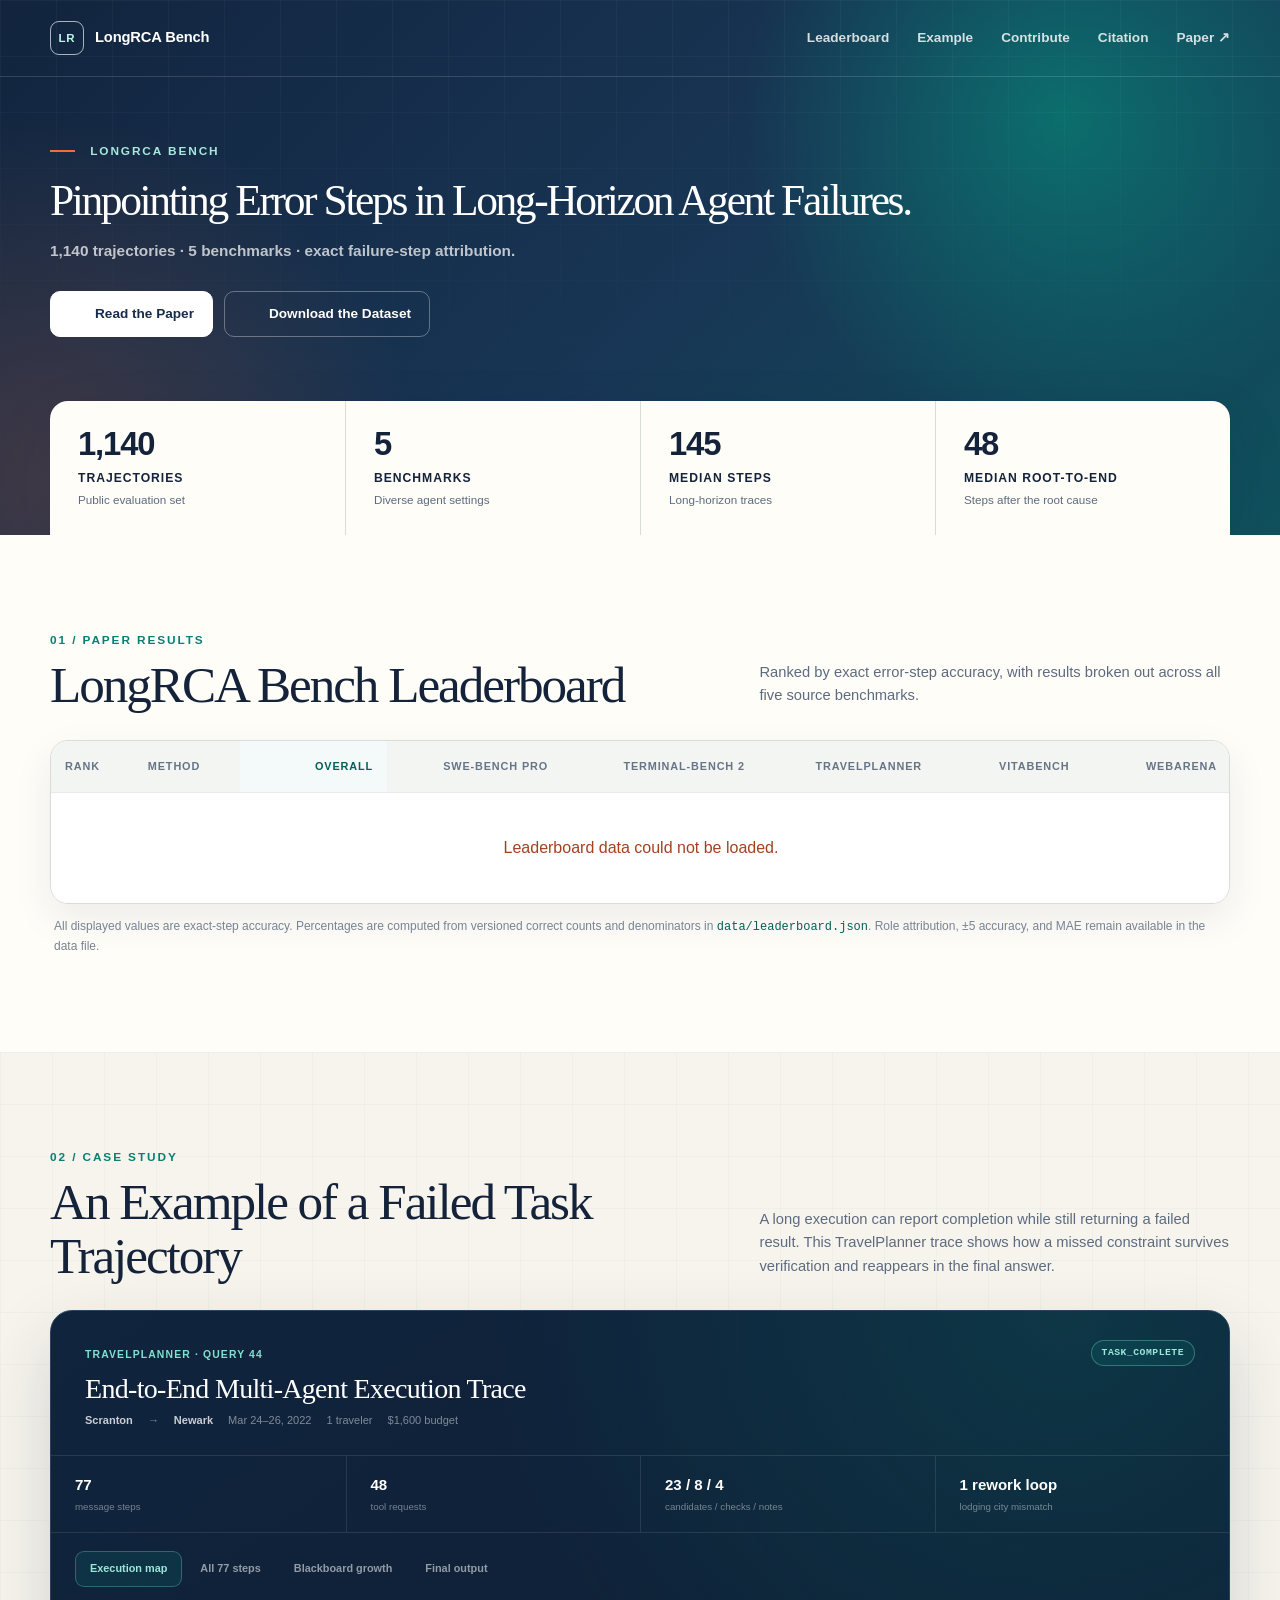
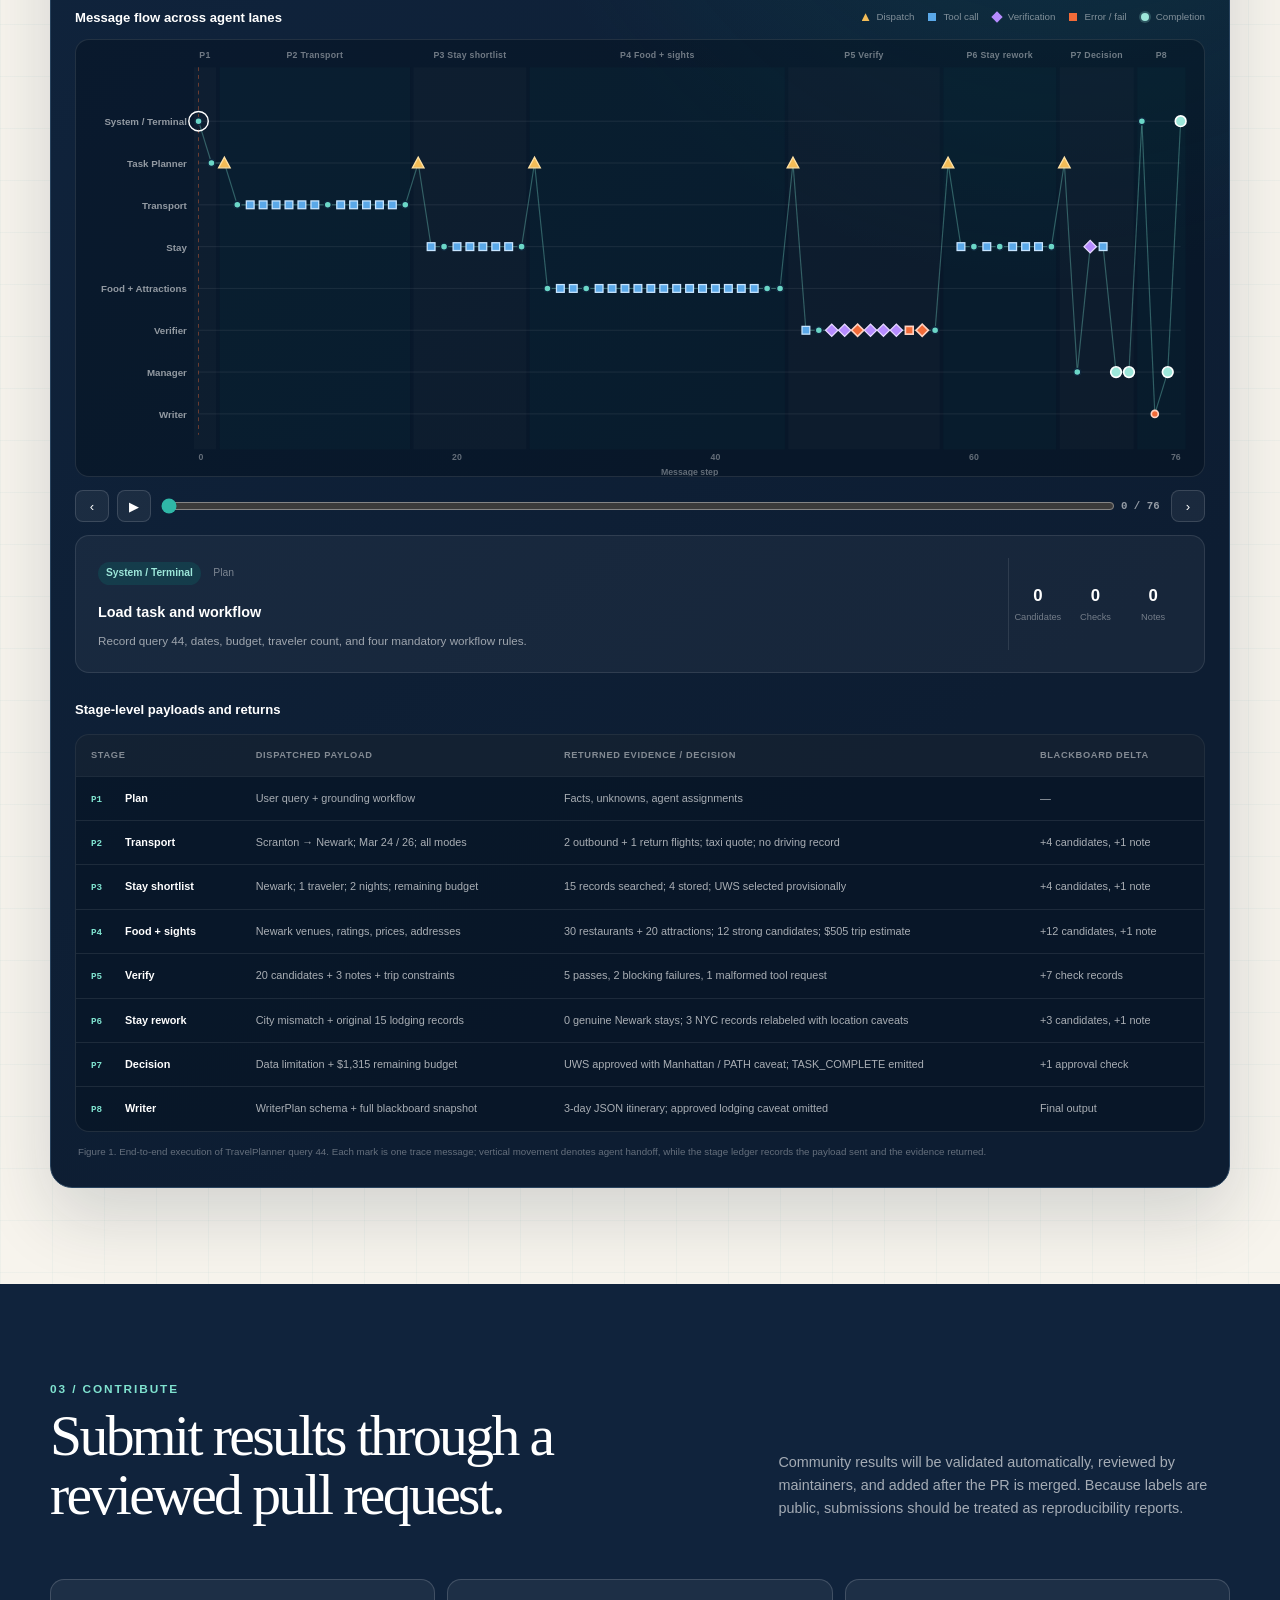
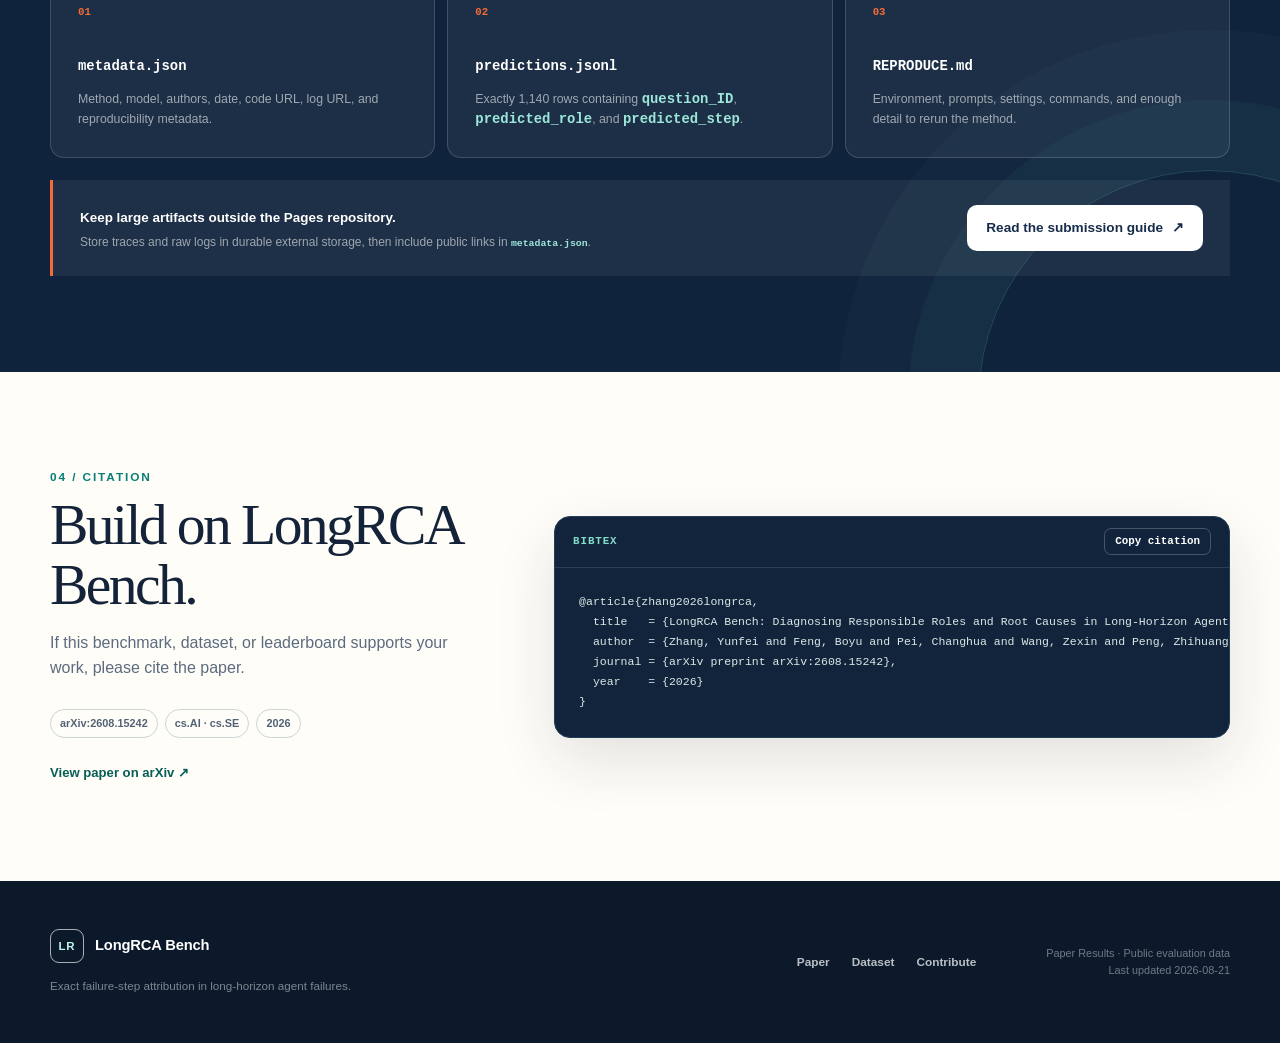
==== commit 38a3a4cc: "fix: restore complete trajectory visualization" ====
--- a/index.html
+++ b/index.html
@@ -111,33 +111,36 @@
             <header class="trajectory-header">
               <div>
                 <span class="case-kicker">TravelPlanner · Query 44</span>
-                <h3 id="trajectory-example-title">Scranton <span aria-hidden="true">→</span> Newark</h3>
-                <p>Mar 24–26, 2022 · 1 traveler · $1,600 budget</p>
-              </div>
-              <div class="outcome-contrast" aria-label="Agent and benchmark outcomes">
-                <div><span>Agent status</span><strong>TASK_COMPLETE</strong></div>
-                <div class="failed-outcome"><span>Benchmark outcome</span><strong>FAILED</strong></div>
-              </div>
+                <h3 id="trajectory-example-title">End-to-End Multi-Agent Execution Trace</h3>
+                <p class="trajectory-route"><strong>Scranton</strong><span aria-hidden="true">→</span><strong>Newark</strong><span>Mar 24–26, 2022</span><span>1 traveler</span><span>$1,600 budget</span></p>
+              </div>
+              <span class="status-badge">TASK_COMPLETE</span>
             </header>
 
             <div class="trajectory-metrics" aria-label="Trajectory summary">
               <div><strong>77</strong><span>message steps</span></div>
-              <div><strong>8</strong><span>agent roles</span></div>
               <div><strong>48</strong><span>tool requests</span></div>
-              <div><strong>Step 74</strong><span>failure exposed</span></div>
+              <div><strong>23 / 8 / 4</strong><span>candidates / checks / notes</span></div>
+              <div><strong>1 rework loop</strong><span>lodging city mismatch</span></div>
             </div>
 
             <div class="trajectory-tabs" role="tablist" aria-label="Trajectory views">
-              <button type="button" role="tab" aria-selected="true" aria-controls="trajectory-map" data-trace-tab="map">Execution Map</button>
-              <button type="button" role="tab" aria-selected="false" aria-controls="trajectory-failure" data-trace-tab="failure">Failure Path</button>
-              <button type="button" role="tab" aria-selected="false" aria-controls="trajectory-result" data-trace-tab="result">Final Output</button>
+              <button type="button" role="tab" aria-selected="true" aria-controls="trajectory-map" data-trace-tab="map">Execution map</button>
+              <button type="button" role="tab" tabindex="-1" aria-selected="false" aria-controls="trajectory-events" data-trace-tab="events">All 77 steps</button>
+              <button type="button" role="tab" tabindex="-1" aria-selected="false" aria-controls="trajectory-blackboard" data-trace-tab="blackboard">Blackboard growth</button>
+              <button type="button" role="tab" tabindex="-1" aria-selected="false" aria-controls="trajectory-result" data-trace-tab="result">Final output</button>
             </div>
 
             <section class="trajectory-view" id="trajectory-map" role="tabpanel" data-trace-view="map">
-              <div class="trajectory-legend" aria-label="Event legend">
-                <span><i class="legend-dot normal-dot"></i>Agent step</span>
-                <span><i class="legend-dot failure-dot"></i>Failure-relevant step</span>
-                <span><i class="legend-dot error-dot"></i>Error exposed</span>
+              <div class="trajectory-view-heading">
+                <h4>Message flow across agent lanes</h4>
+                <div class="trajectory-legend" aria-label="Event mark legend">
+                  <span><i class="event-mark dispatch-mark"></i>Dispatch</span>
+                  <span><i class="event-mark tool-mark"></i>Tool call</span>
+                  <span><i class="event-mark verification-mark"></i>Verification</span>
+                  <span><i class="event-mark error-mark"></i>Error / fail</span>
+                  <span><i class="event-mark completion-mark"></i>Completion</span>
+                </div>
               </div>
               <div class="trajectory-map-wrap">
                 <svg class="trajectory-map" data-trajectory-map role="img" aria-label="Interactive 77-step multi-agent execution map"></svg>
@@ -162,25 +165,110 @@
                   <div><dt>Notes</dt><dd data-trace-notes>0</dd></div>
                 </dl>
               </div>
+
+              <div class="stage-ledger">
+                <h4>Stage-level payloads and returns</h4>
+                <div class="trajectory-table-wrap" tabindex="0" aria-label="Scrollable stage-level payload table">
+                  <table class="trajectory-table compact-table">
+                    <thead><tr><th>Stage</th><th>Dispatched payload</th><th>Returned evidence / decision</th><th>Blackboard delta</th></tr></thead>
+                    <tbody>
+                      <tr><td><span class="phase-index">P1</span>Plan</td><td>User query + grounding workflow</td><td>Facts, unknowns, agent assignments</td><td>—</td></tr>
+                      <tr><td><span class="phase-index">P2</span>Transport</td><td>Scranton → Newark; Mar 24 / 26; all modes</td><td>2 outbound + 1 return flights; taxi quote; no driving record</td><td>+4 candidates, +1 note</td></tr>
+                      <tr><td><span class="phase-index">P3</span>Stay shortlist</td><td>Newark; 1 traveler; 2 nights; remaining budget</td><td>15 records searched; 4 stored; UWS selected provisionally</td><td>+4 candidates, +1 note</td></tr>
+                      <tr><td><span class="phase-index">P4</span>Food + sights</td><td>Newark venues, ratings, prices, addresses</td><td>30 restaurants + 20 attractions; 12 strong candidates; $505 trip estimate</td><td>+12 candidates, +1 note</td></tr>
+                      <tr><td><span class="phase-index">P5</span>Verify</td><td>20 candidates + 3 notes + trip constraints</td><td>5 passes, 2 blocking failures, 1 malformed tool request</td><td>+7 check records</td></tr>
+                      <tr><td><span class="phase-index">P6</span>Stay rework</td><td>City mismatch + original 15 lodging records</td><td>0 genuine Newark stays; 3 NYC records relabeled with location caveats</td><td>+3 candidates, +1 note</td></tr>
+                      <tr><td><span class="phase-index">P7</span>Decision</td><td>Data limitation + $1,315 remaining budget</td><td>UWS approved with Manhattan / PATH caveat; TASK_COMPLETE emitted</td><td>+1 approval check</td></tr>
+                      <tr><td><span class="phase-index">P8</span>Writer</td><td>WriterPlan schema + full blackboard snapshot</td><td>3-day JSON itinerary; approved lodging caveat omitted</td><td>Final output</td></tr>
+                    </tbody>
+                  </table>
+                </div>
+                <p class="trajectory-caption">Figure 1. End-to-end execution of TravelPlanner query 44. Each mark is one trace message; vertical movement denotes agent handoff, while the stage ledger records the payload sent and the evidence returned.</p>
+              </div>
             </section>
 
-            <section class="trajectory-view" id="trajectory-failure" role="tabpanel" data-trace-view="failure" hidden>
-              <div class="failure-path" data-failure-path></div>
-              <p class="trajectory-note">These are failure-relevant events from the supplied trace, not a published gold root-step annotation.</p>
+            <section class="trajectory-view" id="trajectory-events" role="tabpanel" data-trace-view="events" hidden>
+              <div class="trajectory-table-wrap" tabindex="0" aria-label="Scrollable table of all 77 trajectory steps">
+                <table class="trajectory-table event-table">
+                  <thead><tr><th class="number">Step</th><th>Actor</th><th>Type</th><th>Action</th><th>Stage</th></tr></thead>
+                  <tbody data-event-table></tbody>
+                </table>
+              </div>
             </section>
 
+            <section class="trajectory-view" id="trajectory-blackboard" role="tabpanel" data-trace-view="blackboard" hidden>
+              <div class="blackboard-layout">
+                <div>
+                  <h4>Blackboard growth by message step</h4>
+                  <div class="state-legend" aria-label="Data series">
+                    <button type="button" aria-pressed="true" data-state-series="candidates"><i class="series-swatch candidates-swatch"></i>Candidates</button>
+                    <button type="button" aria-pressed="true" data-state-series="checks"><i class="series-swatch checks-swatch"></i>Check records</button>
+                    <button type="button" aria-pressed="true" data-state-series="notes"><i class="series-swatch notes-swatch"></i>Notes</button>
+                  </div>
+                  <div class="state-chart-wrap">
+                    <svg class="state-chart" data-state-chart role="img" aria-label="Cumulative blackboard records across 77 message steps"></svg>
+                    <div class="state-tooltip" data-state-tooltip role="tooltip" hidden></div>
+                  </div>
+                </div>
+                <div class="inventory-panel">
+                  <h4>Final candidate inventory</h4>
+                  <div class="inventory-row"><span>Transport</span><div><i style="width:57.14%"></i></div><strong>4</strong></div>
+                  <div class="inventory-row"><span>Stay records</span><div><i style="width:100%"></i></div><strong>7</strong></div>
+                  <div class="inventory-row"><span>Restaurants</span><div><i style="width:85.71%"></i></div><strong>6</strong></div>
+                  <div class="inventory-row"><span>Attractions</span><div><i style="width:85.71%"></i></div><strong>6</strong></div>
+                  <p>The 7 stay records include 4 initial candidates and 3 location-corrected records added during rework.</p>
+                </div>
+              </div>
+
+              <h4>Critical correction loop</h4>
+              <ol class="correction-loop">
+                <li><strong>Initial shortlist</strong><span>15 records labeled Newark</span></li>
+                <li><strong>Verifier intercept</strong><span>Names expose Manhattan / Brooklyn</span></li>
+                <li><strong>Tool error</strong><span>Step 55 JSON payload fails to parse</span></li>
+                <li><strong>Second search</strong><span>0 genuine Newark stays</span></li>
+                <li><strong>Manager decision</strong><span>Accept UWS with an explicit caveat</span></li>
+              </ol>
+
+              <div class="trajectory-table-wrap" tabindex="0" aria-label="Scrollable verification conclusions table">
+                <table class="trajectory-table compact-table verification-table">
+                  <thead><tr><th>Verification conclusion</th><th>Status</th><th>Effect</th></tr></thead>
+                  <tbody>
+                    <tr><td>Transport dates and prices</td><td><span class="pass-status">Pass</span></td><td>$51–55 round-trip flights; $358 round-trip taxi</td></tr>
+                    <tr><td>Stay occupancy and nights</td><td><span class="pass-status">Pass</span></td><td>1 traveler, 2 nights</td></tr>
+                    <tr><td>Stay city consistency</td><td><span class="fail-status">Fail</span></td><td>Candidates are actually in New York City</td></tr>
+                    <tr><td>Restaurant and attraction city</td><td><span class="pass-status">Pass</span></td><td>6 restaurants and 6 attractions are in Newark</td></tr>
+                    <tr><td>Budget calculation</td><td><span class="pass-status">Pass</span></td><td>$505 estimated; $1,095 remaining</td></tr>
+                    <tr><td>Local constraints</td><td><span class="pass-status">Pass</span></td><td>All constraints are null</td></tr>
+                    <tr><td>Initial overall readiness</td><td><span class="fail-status">Fail</span></td><td>Triggers stay rework</td></tr>
+                    <tr><td>Stay-location exception approval</td><td><span class="pass-status">Pass</span></td><td>Accept UWS Manhattan with a PATH caveat</td></tr>
+                  </tbody>
+                </table>
+              </div>
+            </section>
+
             <section class="trajectory-view" id="trajectory-result" role="tabpanel" data-trace-view="result" hidden>
-              <div class="result-comparison">
-                <div>
-                  <span class="comparison-label">Required by Manager</span>
-                  <p data-manager-requirement>Loading requirement…</p>
-                </div>
-                <div class="observed-failure">
-                  <span class="comparison-label">Returned by Writer</span>
-                  <p data-observed-failure>Loading final output…</p>
-                </div>
-              </div>
-              <div class="failure-callout"><strong>Why the task failed</strong><p data-failure-explanation></p></div>
+              <h4>Budget allocation</h4>
+              <div class="budget-bar" role="img" aria-label="Total budget 1600 dollars: transport 51, stay 234, food 180, attractions 40, remaining 1095">
+                <i class="budget-transport" style="width:3.1875%"></i><i class="budget-stay" style="width:14.625%"></i><i class="budget-food" style="width:11.25%"></i><i class="budget-attractions" style="width:2.5%"></i><i class="budget-remaining" style="width:68.4375%"></i>
+              </div>
+              <div class="budget-legend">
+                <span><i class="budget-transport"></i>Transport <strong>$51</strong></span>
+                <span><i class="budget-stay"></i>Stay <strong>$234</strong></span>
+                <span><i class="budget-food"></i>Food <strong>$180</strong></span>
+                <span><i class="budget-attractions"></i>Attractions <strong>$40</strong></span>
+                <span><i class="budget-remaining"></i>Remaining <strong>$1,095</strong></span>
+              </div>
+              <div class="trajectory-table-wrap" tabindex="0" aria-label="Scrollable final itinerary table">
+                <table class="trajectory-table itinerary-table">
+                  <thead><tr><th>Date</th><th>Transport</th><th>Meals</th><th>Attractions</th><th>Stay</th></tr></thead>
+                  <tbody>
+                    <tr><td>03-24</td><td>F3920949<br><span>13:40–14:46</span></td><td>Drifters Cafe<br>Mogambo Khush Hua</td><td>Branch Brook Park</td><td>1 Bedroom in UWS Manhattan</td></tr>
+                    <tr><td>03-25</td><td>–</td><td>Drifters Cafe<br>Angeethi Restaurant<br>Bernardo's</td><td>Newark Museum of Art<br>Dreyfuss Planetarium<br>Military Park</td><td>1 Bedroom in UWS Manhattan</td></tr>
+                    <tr><td>03-26</td><td>F3919859<br><span>21:46–22:23</span></td><td>Tunday Kababi<br>Artistry</td><td>New Jersey Historical Society<br>Newark Riverfront Park</td><td>–</td></tr>
+                  </tbody>
+                </table>
+              </div>
+              <div class="risk-line"><span aria-hidden="true">!</span><p>The final JSON still labels “1 Bedroom in UWS Manhattan” as Newark and drops the Manhattan / PATH caveat required by the Manager.</p></div>
             </section>
 
             <p class="trajectory-load-error" data-trajectory-error hidden>Example trajectory could not be loaded.</p>
--- a/assets/styles.css
+++ b/assets/styles.css
@@ -258,75 +258,58 @@
     linear-gradient(145deg, #10243d, #0d1d32 72%);
   box-shadow: 0 28px 70px rgba(20,35,58,.16);
 }
-
-.trajectory-header {
-  display: flex;
-  align-items: flex-start;
-  justify-content: space-between;
-  gap: 34px;
-  padding: 30px 34px 25px;
-  border-bottom: 1px solid rgba(255,255,255,.1);
-}
-.case-kicker { color: #7fe2cf; font-size: .68rem; font-weight: 800; letter-spacing: .11em; text-transform: uppercase; }
-.trajectory-header h3 { margin: 7px 0 3px; color: white; font: 500 2rem/1.1 Georgia, "Times New Roman", serif; letter-spacing: -.03em; }
-.trajectory-header h3 span { color: #7fe2cf; }
-.trajectory-header p { margin: 0; color: rgba(255,255,255,.55); font-size: .76rem; }
-
-.outcome-contrast { display: grid; grid-template-columns: 1fr 1fr; min-width: 340px; overflow: hidden; border: 1px solid rgba(255,255,255,.15); border-radius: 12px; }
-.outcome-contrast > div { padding: 13px 16px; background: rgba(255,255,255,.045); }
-.outcome-contrast > div + div { border-left: 1px solid rgba(255,255,255,.14); }
-.outcome-contrast span { display: block; color: rgba(255,255,255,.48); font-size: .62rem; font-weight: 750; letter-spacing: .08em; text-transform: uppercase; }
-.outcome-contrast strong { display: block; margin-top: 3px; color: #8ce5d5; font-size: .78rem; letter-spacing: .05em; }
-.outcome-contrast .failed-outcome { background: rgba(242,107,56,.12); }
-.outcome-contrast .failed-outcome strong { color: #ff8a61; }
+.trajectory-header { display: flex; align-items: flex-start; justify-content: space-between; gap: 32px; padding: 29px 34px 25px; border-bottom: 1px solid rgba(255,255,255,.1); }
+.case-kicker { color: #7fe2cf; font-size: .65rem; font-weight: 800; letter-spacing: .11em; text-transform: uppercase; }
+.trajectory-header h3 { margin: 7px 0 8px; color: white; font: 500 1.75rem/1.12 Georgia, "Times New Roman", serif; letter-spacing: -.025em; }
+.trajectory-route { display: flex; flex-wrap: wrap; align-items: center; gap: 9px 15px; margin: 0; color: rgba(255,255,255,.47); font-size: .69rem; }
+.trajectory-route strong { color: rgba(255,255,255,.78); }
+.status-badge { flex: 0 0 auto; padding: 7px 10px; border: 1px solid rgba(127,226,207,.35); border-radius: 999px; color: #9de7da; background: rgba(8,127,117,.17); font: 800 .61rem/1 ui-monospace, monospace; letter-spacing: .05em; }
 
 .trajectory-metrics { display: grid; grid-template-columns: repeat(4, 1fr); border-bottom: 1px solid rgba(255,255,255,.1); }
 .trajectory-metrics > div { padding: 17px 24px; }
 .trajectory-metrics > div + div { border-left: 1px solid rgba(255,255,255,.1); }
-.trajectory-metrics strong { display: block; color: white; font-size: 1rem; }
-.trajectory-metrics span { display: block; margin-top: 1px; color: rgba(255,255,255,.45); font-size: .64rem; }
+.trajectory-metrics strong { display: block; color: white; font-size: .94rem; }
+.trajectory-metrics span { display: block; margin-top: 2px; color: rgba(255,255,255,.43); font-size: .61rem; }
 
 .trajectory-tabs { display: flex; gap: 3px; padding: 18px 24px 0; }
-.trajectory-tabs button {
-  min-height: 36px;
-  padding: 0 14px;
-  border: 1px solid transparent;
-  border-radius: 9px;
-  color: rgba(255,255,255,.55);
-  background: transparent;
-  font-size: .7rem;
-  font-weight: 750;
-  line-height: 1;
-  cursor: pointer;
-}
+.trajectory-tabs button { min-height: 36px; padding: 0 14px; border: 1px solid transparent; border-radius: 9px; color: rgba(255,255,255,.55); background: transparent; font-size: .68rem; font-weight: 750; line-height: 1; cursor: pointer; }
 .trajectory-tabs button:hover, .trajectory-tabs button:focus-visible { color: white; background: rgba(255,255,255,.06); }
 .trajectory-tabs button[aria-selected="true"] { border-color: rgba(127,226,207,.3); color: #9de7da; background: rgba(8,127,117,.18); }
 
 .trajectory-view { padding: 20px 24px 28px; }
 .trajectory-view[hidden] { display: none; }
-.trajectory-legend { display: flex; flex-wrap: wrap; justify-content: flex-end; gap: 18px; margin-bottom: 10px; color: rgba(255,255,255,.48); font-size: .63rem; }
-.trajectory-legend span { display: inline-flex; align-items: center; gap: 6px; }
-.legend-dot { width: 8px; height: 8px; display: inline-block; border-radius: 50%; }
-.normal-dot { background: #6bd6c7; }
-.failure-dot { border: 2px solid #f3bc57; background: transparent; }
-.error-dot { background: #f26b38; }
-
-.trajectory-map-wrap { overflow-x: auto; border: 1px solid rgba(255,255,255,.1); border-radius: 14px; background: rgba(2,12,24,.36); scrollbar-width: thin; }
+.trajectory-view h4 { margin: 0 0 14px; color: white; font-size: .82rem; }
+.trajectory-view-heading { display: flex; align-items: center; justify-content: space-between; gap: 20px; margin-bottom: 11px; }
+.trajectory-view-heading h4 { margin: 0; }
+.trajectory-legend { display: flex; flex-wrap: wrap; justify-content: flex-end; gap: 14px; color: rgba(255,255,255,.48); font-size: .61rem; }
+.trajectory-legend span { display: inline-flex; align-items: center; gap: 7px; }
+.event-mark { width: 8px; height: 8px; display: inline-block; background: #6bd6c7; }
+.dispatch-mark { clip-path: polygon(50% 0, 100% 100%, 0 100%); background: #f3bc57; }
+.tool-mark { background: #5aa8e8; }
+.verification-mark { transform: rotate(45deg); background: #b68cff; }
+.error-mark { background: #f26b38; }
+.completion-mark { border-radius: 50%; background: #9de7da; box-shadow: 0 0 0 2px rgba(157,231,218,.22); }
+
+.trajectory-map-wrap, .trajectory-table-wrap { overflow: auto; border: 1px solid rgba(255,255,255,.1); border-radius: 14px; background: rgba(2,12,24,.36); scrollbar-width: thin; }
 .trajectory-map { width: 100%; min-width: 1040px; display: block; }
 .trace-phase-band { fill: rgba(255,255,255,.018); }
-.trace-phase-band.phase-band-1 { fill: rgba(8,127,117,.045); }
+.trace-phase-band.phase-band-1 { fill: rgba(8,127,117,.05); }
 .trace-phase-label { fill: rgba(255,255,255,.42); font: 700 9px/1 ui-sans-serif, sans-serif; letter-spacing: .03em; }
 .trace-lane-line { stroke: rgba(255,255,255,.08); stroke-width: 1; }
 .trace-actor-label { fill: rgba(255,255,255,.56); font: 650 10px/1 ui-sans-serif, sans-serif; }
-.trace-route-line { fill: none; stroke: rgba(127,226,207,.36); stroke-width: 1.2; }
+.trace-route-line { stroke: rgba(127,226,207,.34); stroke-width: 1.2; }
+.selected-guide { stroke: rgba(242,107,56,.42); stroke-width: 1; stroke-dasharray: 4 4; }
+.trace-axis-label { fill: rgba(255,255,255,.37); font: 600 9px/1 ui-sans-serif, sans-serif; }
 .trace-event { cursor: pointer; outline: none; }
-.trace-node { transition: r 120ms ease, stroke-width 120ms ease; }
-.normal-node { fill: #6bd6c7; stroke: #0e253c; stroke-width: 1.5; }
-.final-node { fill: #9de7da; stroke: white; stroke-width: 1.5; }
-.failure-node { fill: #10243d; stroke: #f3bc57; stroke-width: 2.2; }
-.error-node { fill: #f26b38; stroke: #ffd2c2; stroke-width: 1.8; }
+.trace-node { transition: stroke-width 120ms ease; }
+.node-default { fill: #6bd6c7; stroke: #0e253c; stroke-width: 1.5; }
+.node-tool { fill: #5aa8e8; stroke: #c7e5ff; stroke-width: 1.3; }
+.node-dispatch { fill: #f3bc57; stroke: #ffe1a3; stroke-width: 1.3; }
+.node-verification { fill: #b68cff; stroke: #e6d8ff; stroke-width: 1.3; }
+.node-error { fill: #f26b38; stroke: #ffd2c2; stroke-width: 1.7; }
+.node-completion { fill: #9de7da; stroke: white; stroke-width: 1.7; }
 .trace-event:hover .trace-node, .trace-event:focus-visible .trace-node { stroke: white; stroke-width: 3; }
-.trace-event.selected-event .trace-node { r: 9px; stroke: white; stroke-width: 3; }
+.selected-ring { fill: none; stroke: white; stroke-width: 1.5; }
 
 .trajectory-controls { display: grid; grid-template-columns: 34px 34px minmax(180px, 1fr) auto 34px; align-items: center; gap: 8px; margin: 13px 0; }
 .trajectory-controls button { width: 34px; height: 32px; border: 1px solid rgba(255,255,255,.14); border-radius: 8px; color: white; background: rgba(255,255,255,.055); cursor: pointer; }
@@ -334,36 +317,91 @@
 .trajectory-controls input { width: 100%; accent-color: #2fb7a7; }
 .trajectory-controls output { min-width: 42px; color: rgba(255,255,255,.56); font: 650 .67rem/1 ui-monospace, monospace; }
 
-.trajectory-detail { position: relative; display: grid; grid-template-columns: minmax(0,1fr) auto; gap: 25px; min-height: 132px; padding: 22px 220px 22px 22px; border: 1px solid rgba(255,255,255,.1); border-radius: 14px; background: rgba(255,255,255,.045); }
-.trajectory-detail > div:first-child { grid-column: 1 / -1; }
+.trajectory-detail { position: relative; min-height: 132px; padding: 22px 220px 22px 22px; border: 1px solid rgba(255,255,255,.1); border-radius: 14px; background: rgba(255,255,255,.045); }
 .detail-actor { display: inline-flex; padding: 3px 8px; border-radius: 999px; color: #9de7da; background: rgba(8,127,117,.22); font-size: .64rem; font-weight: 750; }
 .detail-phase { margin-left: 8px; color: rgba(255,255,255,.43); font-size: .65rem; }
-.trajectory-detail h4 { grid-column: 1; margin: -12px 0 0; color: white; font-size: .92rem; }
-.trajectory-detail > p { grid-column: 1; margin: -17px 0 0; color: rgba(255,255,255,.6); font-size: .76rem; line-height: 1.55; }
+.trajectory-detail h4 { margin: 16px 0 0; color: white; font-size: .9rem; }
+.trajectory-detail > p { margin: 8px 0 0; color: rgba(255,255,255,.58); font-size: .73rem; line-height: 1.55; }
 .detail-state { position: absolute; top: 22px; right: 22px; bottom: 22px; width: 174px; display: grid; grid-template-columns: repeat(3, 1fr); margin: 0; border-left: 1px solid rgba(255,255,255,.1); }
 .detail-state div { display: flex; flex-direction: column-reverse; align-items: center; justify-content: center; }
 .detail-state dt { color: rgba(255,255,255,.4); font-size: .58rem; }
 .detail-state dd { margin: 0; color: white; font-size: 1.05rem; font-weight: 800; }
 
-.failure-path { display: grid; grid-template-columns: 1fr auto 1fr auto 1fr auto 1fr; align-items: stretch; gap: 10px; padding-top: 8px; }
-.failure-step-card { min-width: 0; padding: 19px; border: 1px solid rgba(255,255,255,.11); border-radius: 13px; color: inherit; background: rgba(255,255,255,.045); cursor: pointer; text-align: left; }
-.failure-step-card:hover, .failure-step-card:focus-visible { border-color: rgba(242,107,56,.5); transform: translateY(-2px); }
-.failure-step-number { display: block; margin-bottom: 16px; color: #ff8a61; font: 750 .63rem/1 ui-monospace, monospace; text-transform: uppercase; }
-.failure-step-card strong { display: block; color: white; font-size: .8rem; line-height: 1.35; }
-.failure-step-detail { display: block; margin-top: 8px; color: rgba(255,255,255,.5); font-size: .68rem; line-height: 1.5; }
-.failure-path-arrow { display: grid; place-items: center; color: #f3bc57; }
-.trajectory-note { margin: 18px 2px 0; color: rgba(255,255,255,.38); font-size: .65rem; }
-
-.result-comparison { display: grid; grid-template-columns: 1fr 1fr; overflow: hidden; border: 1px solid rgba(255,255,255,.1); border-radius: 14px; }
-.result-comparison > div { min-height: 145px; padding: 25px; background: rgba(255,255,255,.04); }
-.result-comparison > div + div { border-left: 1px solid rgba(255,255,255,.1); }
-.result-comparison .observed-failure { background: rgba(242,107,56,.09); }
-.comparison-label { color: #8ce5d5; font-size: .62rem; font-weight: 800; letter-spacing: .09em; text-transform: uppercase; }
-.observed-failure .comparison-label { color: #ff8a61; }
-.result-comparison p { margin: 18px 0 0; color: rgba(255,255,255,.67); font-size: .8rem; }
-.failure-callout { display: grid; grid-template-columns: 180px 1fr; gap: 25px; margin-top: 14px; padding: 19px 22px; border-left: 3px solid var(--orange); background: rgba(255,255,255,.045); }
-.failure-callout strong { color: white; font-size: .75rem; }
-.failure-callout p { margin: 0; color: rgba(255,255,255,.53); font-size: .72rem; }
+.stage-ledger { margin-top: 26px; }
+.trajectory-table { width: 100%; min-width: 850px; border-collapse: collapse; color: rgba(255,255,255,.65); background: transparent; font-size: .68rem; }
+.trajectory-table th { color: rgba(255,255,255,.48); background: rgba(255,255,255,.045); font-size: .58rem; letter-spacing: .07em; text-transform: uppercase; }
+.trajectory-table th, .trajectory-table td { padding: 13px 15px; border-bottom: 1px solid rgba(255,255,255,.085); text-align: left; vertical-align: top; white-space: normal; }
+.trajectory-table tbody tr:last-child td { border-bottom: 0; }
+.trajectory-table tbody tr:hover td { background: rgba(255,255,255,.025); }
+.compact-table td:first-child { color: white; font-weight: 700; white-space: nowrap; }
+.phase-index { display: inline-block; min-width: 27px; margin-right: 7px; color: #7fe2cf; font: 750 .58rem/1 ui-monospace, monospace; }
+.trajectory-caption { margin: 12px 3px 0; color: rgba(255,255,255,.36); font-size: .61rem; }
+
+.event-table .number { width: 58px; color: rgba(255,255,255,.43); text-align: right; }
+.event-table td:nth-child(2), .event-table td:nth-child(5) { white-space: nowrap; }
+.event-table tr[data-tone="error"] td { color: #ff9b79; }
+.event-kind { display: inline-flex; padding: 4px 7px; border-radius: 999px; color: #9de7da; background: rgba(8,127,117,.16); font-size: .57rem; font-weight: 750; white-space: nowrap; }
+.event-kind[data-kind="handoff"] { color: #f7d78d; background: rgba(243,188,87,.13); }
+.event-kind[data-kind="tool"] { color: #a9d7ff; background: rgba(90,168,232,.14); }
+.event-kind[data-kind="verify"] { color: #d8c4ff; background: rgba(182,140,255,.14); }
+.event-kind[data-kind="error"] { color: #ffaf94; background: rgba(242,107,56,.17); }
+.event-kind[data-kind="final"] { color: #9de7da; background: rgba(127,226,207,.16); }
+.event-action { padding: 0; border: 0; color: inherit; background: transparent; font: inherit; cursor: pointer; text-align: left; }
+.event-action:hover, .event-action:focus-visible { color: white; text-decoration: underline; }
+
+.blackboard-layout { display: grid; grid-template-columns: minmax(0, 1.45fr) minmax(270px, .75fr); gap: 26px; margin-bottom: 32px; }
+.state-legend { display: flex; flex-wrap: wrap; gap: 8px; margin-bottom: 10px; }
+.state-legend button { display: inline-flex; align-items: center; gap: 7px; min-height: 31px; padding: 0 10px; border: 1px solid rgba(255,255,255,.12); border-radius: 8px; color: rgba(255,255,255,.62); background: rgba(255,255,255,.035); font-size: .61rem; cursor: pointer; }
+.state-legend button[aria-pressed="false"] { opacity: .42; }
+.series-swatch { width: 14px; height: 3px; display: inline-block; border-radius: 2px; }
+.candidates-swatch { background: #6bd6c7; }
+.checks-swatch { background: #b68cff; }
+.notes-swatch { background: #f3bc57; }
+.state-chart-wrap { position: relative; border: 1px solid rgba(255,255,255,.1); border-radius: 14px; background: rgba(2,12,24,.36); }
+.state-chart { width: 100%; display: block; }
+.state-grid-line { stroke: rgba(255,255,255,.08); stroke-width: 1; }
+.state-axis-label { fill: rgba(255,255,255,.4); font: 600 9px/1 ui-sans-serif, sans-serif; }
+.state-series { fill: none; stroke-width: 2.3; }
+.state-series-candidates { stroke: #6bd6c7; }
+.state-series-checks { stroke: #b68cff; }
+.state-series-notes { stroke: #f3bc57; }
+.state-marker { fill: #0d1d32; stroke-width: 2; }
+.state-hover-guide { stroke: rgba(255,255,255,.33); stroke-width: 1; stroke-dasharray: 4 4; }
+.state-hit-area { cursor: crosshair; }
+.state-tooltip { position: absolute; top: 12px; z-index: 2; transform: translateX(-10%); padding: 7px 9px; border: 1px solid rgba(255,255,255,.14); border-radius: 7px; color: white; background: #142b49; box-shadow: 0 8px 24px rgba(0,0,0,.24); font: 600 .58rem/1 ui-monospace, monospace; white-space: nowrap; pointer-events: none; }
+
+.inventory-panel { padding: 20px; border: 1px solid rgba(255,255,255,.1); border-radius: 14px; background: rgba(255,255,255,.035); }
+.inventory-row { display: grid; grid-template-columns: 78px 1fr 22px; align-items: center; gap: 10px; margin: 15px 0; color: rgba(255,255,255,.58); font-size: .64rem; }
+.inventory-row > div { height: 7px; overflow: hidden; border-radius: 99px; background: rgba(255,255,255,.08); }
+.inventory-row i { height: 100%; display: block; border-radius: inherit; background: linear-gradient(90deg, #2fb7a7, #7fe2cf); }
+.inventory-row strong { color: white; text-align: right; }
+.inventory-panel p { margin: 19px 0 0; color: rgba(255,255,255,.4); font-size: .61rem; }
+
+.correction-loop { display: grid; grid-template-columns: repeat(5, 1fr); gap: 10px; margin: 0 0 25px; padding: 0; list-style: none; counter-reset: issue; }
+.correction-loop li { position: relative; min-height: 108px; padding: 17px 14px; border: 1px solid rgba(255,255,255,.1); border-radius: 12px; background: rgba(255,255,255,.035); counter-increment: issue; }
+.correction-loop li::before { content: counter(issue, decimal-leading-zero); display: block; margin-bottom: 14px; color: #f3bc57; font: 750 .57rem/1 ui-monospace, monospace; }
+.correction-loop li:not(:last-child)::after { content: "→"; position: absolute; top: 45%; right: -9px; z-index: 1; color: rgba(255,255,255,.35); }
+.correction-loop strong { display: block; color: white; font-size: .65rem; }
+.correction-loop span { display: block; margin-top: 6px; color: rgba(255,255,255,.43); font-size: .59rem; line-height: 1.45; }
+.pass-status, .fail-status { display: inline-flex; padding: 3px 7px; border-radius: 999px; color: #9de7da; background: rgba(8,127,117,.17); font-size: .57rem; font-weight: 800; }
+.fail-status { color: #ffaf94; background: rgba(242,107,56,.17); }
+
+.budget-bar { height: 18px; display: flex; overflow: hidden; margin-top: 7px; border-radius: 999px; background: rgba(255,255,255,.08); }
+.budget-bar i { height: 100%; display: block; }
+.budget-transport { background: #5aa8e8; }
+.budget-stay { background: #b68cff; }
+.budget-food { background: #f3bc57; }
+.budget-attractions { background: #f26b38; }
+.budget-remaining { background: #6bd6c7; }
+.budget-legend { display: flex; flex-wrap: wrap; gap: 9px 18px; margin: 13px 0 27px; color: rgba(255,255,255,.5); font-size: .62rem; }
+.budget-legend span { display: inline-flex; align-items: center; gap: 6px; }
+.budget-legend i { width: 8px; height: 8px; display: inline-block; border-radius: 2px; }
+.budget-legend strong { color: white; }
+.itinerary-table td:first-child { color: white; font-weight: 750; white-space: nowrap; }
+.itinerary-table td span { color: rgba(255,255,255,.38); font-size: .6rem; }
+.risk-line { display: grid; grid-template-columns: 28px 1fr; align-items: center; gap: 11px; margin-top: 17px; padding: 16px 18px; border-left: 3px solid var(--orange); background: rgba(242,107,56,.1); }
+.risk-line > span { width: 24px; height: 24px; display: grid; place-items: center; border: 1px solid rgba(255,175,148,.55); border-radius: 50%; color: #ffaf94; font-weight: 900; }
+.risk-line p { margin: 0; color: rgba(255,255,255,.65); font-size: .69rem; }
 .trajectory-load-error { margin: 0 24px 24px; padding: 15px; color: #ffb298; background: rgba(242,107,56,.12); }
 .trajectory-error .trajectory-view { display: none; }
 
@@ -422,9 +460,9 @@
   .stat-card:nth-child(4) { border-top: 1px solid var(--line); }
   .section-heading { grid-template-columns: 1fr; gap: 18px; }
   .trajectory-header { flex-direction: column; }
-  .outcome-contrast { width: 100%; min-width: 0; }
-  .failure-path { grid-template-columns: 1fr; }
-  .failure-path-arrow { transform: rotate(90deg); }
+  .blackboard-layout { grid-template-columns: 1fr; }
+  .correction-loop { grid-template-columns: repeat(3, 1fr); }
+  .correction-loop li:nth-child(3)::after { display: none; }
   .contribute-heading { grid-template-columns: 1fr; gap: 20px; }
   .citation-grid { grid-template-columns: 1fr; gap: 42px; }
   .footer-grid { grid-template-columns: 1fr 1fr; }
@@ -452,6 +490,7 @@
   .trajectory-tabs { padding-inline: 13px; overflow-x: auto; }
   .trajectory-tabs button { flex: 0 0 auto; }
   .trajectory-view { padding: 17px 13px 22px; }
+  .trajectory-view-heading { align-items: flex-start; flex-direction: column; }
   .trajectory-legend { justify-content: flex-start; gap: 10px; }
   .trajectory-controls { grid-template-columns: 32px 32px minmax(100px,1fr) 32px; }
   .trajectory-controls output { grid-column: 1 / -1; grid-row: 2; text-align: center; }
@@ -460,9 +499,12 @@
   .trajectory-detail h4 { margin: 16px 0 0; }
   .trajectory-detail > p { margin: 8px 0 0; }
   .detail-state { position: static; width: auto; min-height: 74px; margin-top: 18px; border-top: 1px solid rgba(255,255,255,.1); border-left: 0; }
-  .result-comparison { grid-template-columns: 1fr; }
-  .result-comparison > div + div { border-top: 1px solid rgba(255,255,255,.1); border-left: 0; }
-  .failure-callout { grid-template-columns: 1fr; gap: 8px; }
+  .correction-loop { grid-template-columns: 1fr; }
+  .correction-loop li { min-height: 0; }
+  .correction-loop li:nth-child(3)::after { display: block; }
+  .correction-loop li:not(:last-child)::after { top: auto; right: 50%; bottom: -14px; transform: rotate(90deg); }
+  .budget-legend { gap: 9px 13px; }
+  .risk-line { grid-template-columns: 24px 1fr; padding: 14px; }
   .submission-files { grid-template-columns: 1fr; }
   .submission-files article { padding: 23px; }
   .file-number { margin-bottom: 20px; }
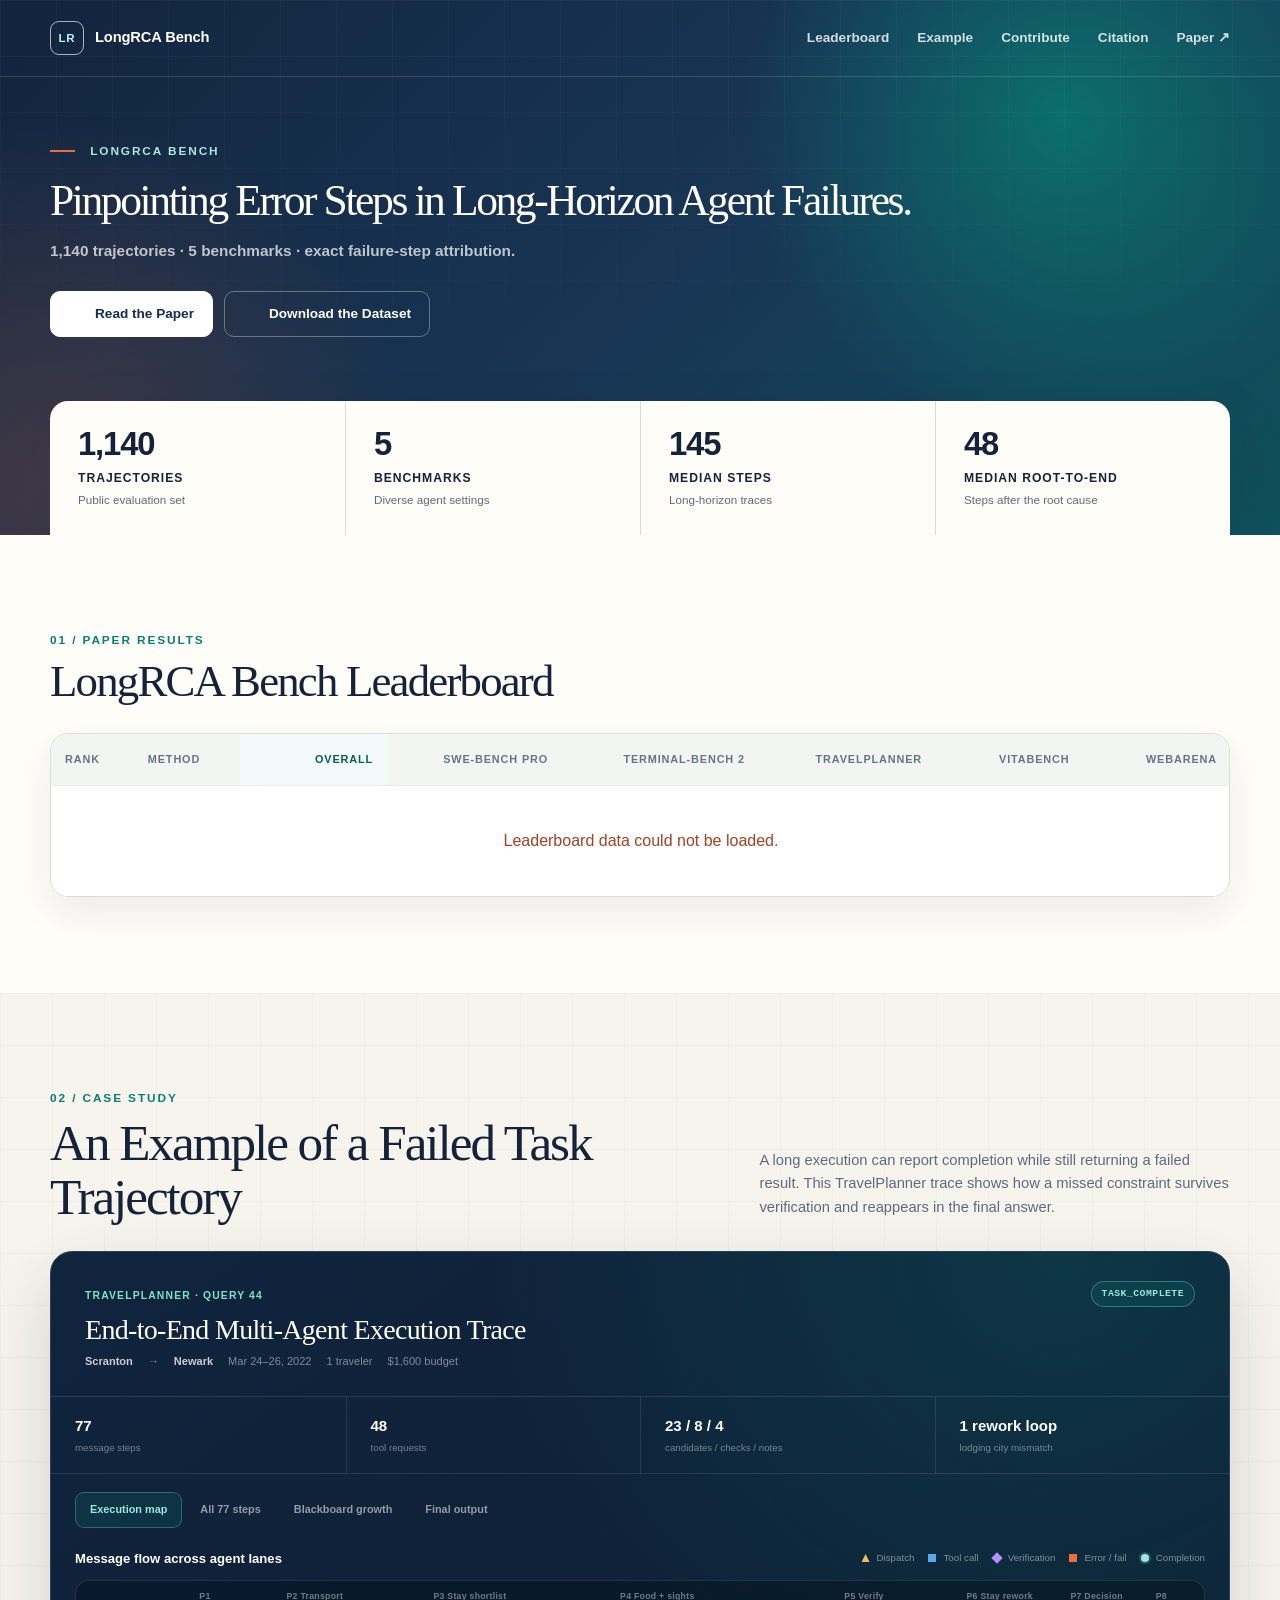
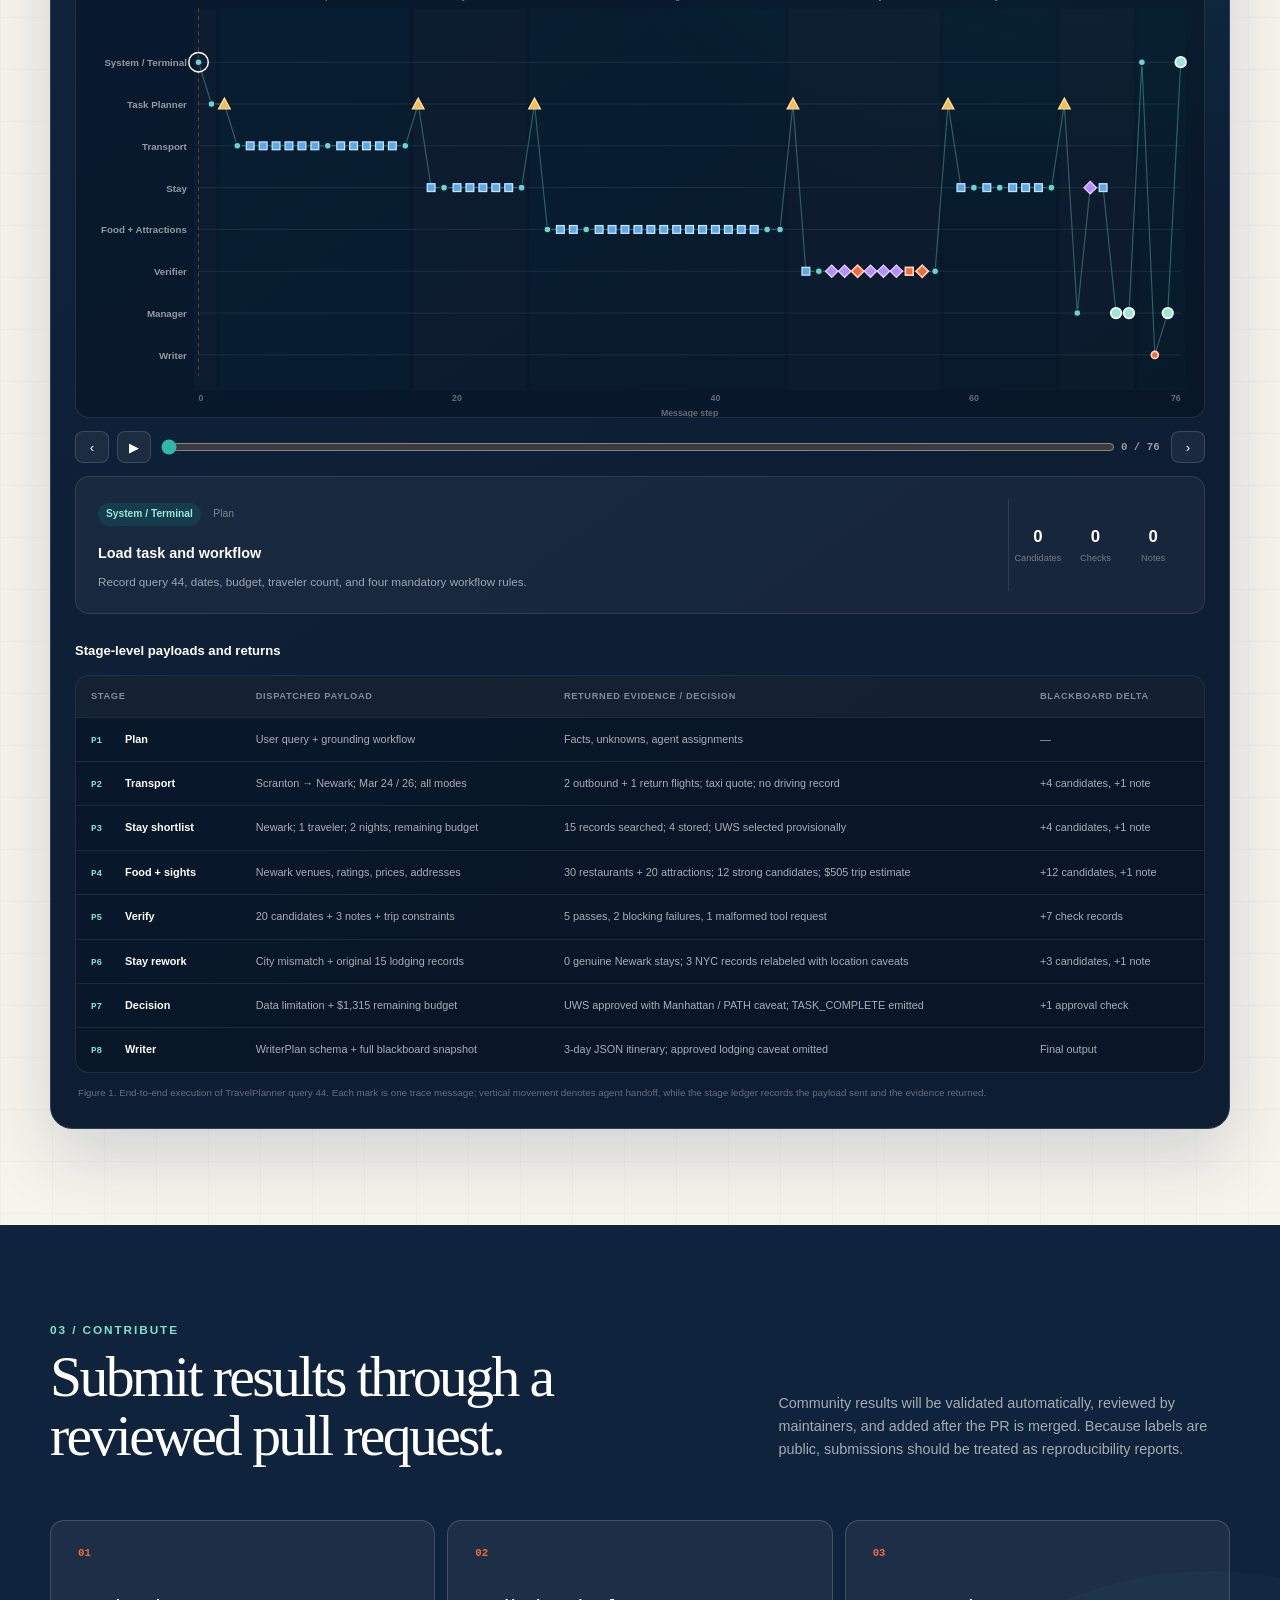
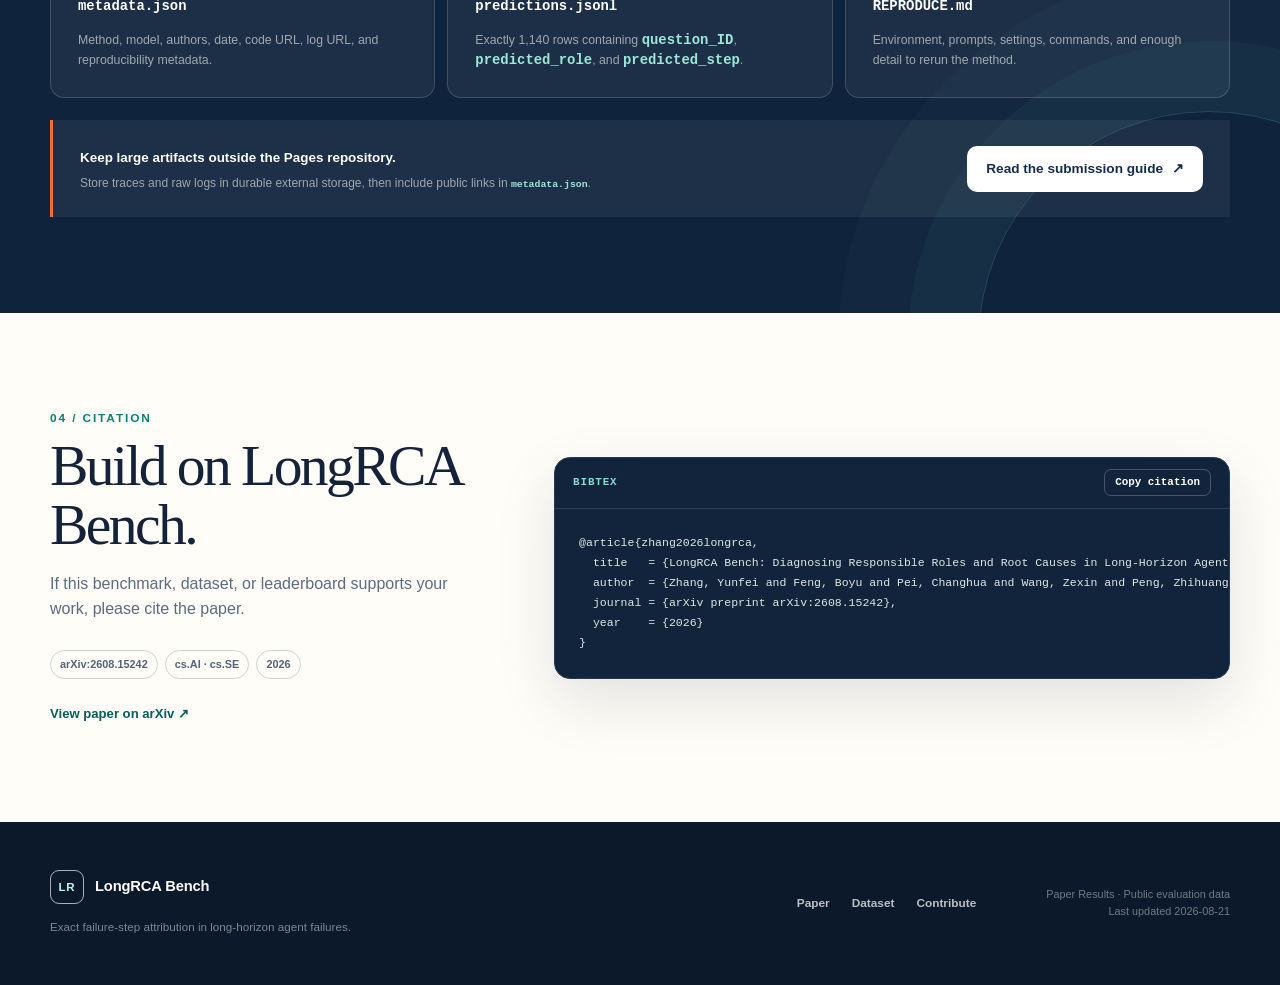
==== commit 618b5bd4: "fix: simplify leaderboard copy and table hover" ====
--- a/index.html
+++ b/index.html
@@ -72,7 +72,6 @@
               <p class="section-index">01 / Paper Results</p>
               <h2>LongRCA Bench Leaderboard</h2>
             </div>
-            <p>Ranked by exact error-step accuracy, with results broken out across all five source benchmarks.</p>
           </div>
           <div class="table-wrap" tabindex="0" aria-label="Scrollable leaderboard table">
             <table>
@@ -93,7 +92,6 @@
               </tbody>
             </table>
           </div>
-          <p class="table-footnote">All displayed values are exact-step accuracy. Percentages are computed from versioned correct counts and denominators in <code>data/leaderboard.json</code>. Role attribution, ±5 accuracy, and MAE remain available in the data file.</p>
         </div>
       </section>
 
--- a/assets/styles.css
+++ b/assets/styles.css
@@ -210,6 +210,8 @@
 .section-heading { display: grid; grid-template-columns: 1fr minmax(310px, .72fr); gap: 56px; align-items: end; margin-bottom: 28px; }
 .section-index { margin-bottom: 8px; color: var(--teal); }
 .section-heading h2 { margin-bottom: 0; font: 500 clamp(2.2rem, 4vw, 3.6rem)/1.05 Georgia, serif; letter-spacing: -.04em; }
+.leaderboard-section .section-heading { grid-template-columns: 1fr; }
+.leaderboard-section .section-heading h2 { font-size: clamp(1.32rem, 3.5vw, 3.15rem); white-space: nowrap; }
 .section-heading > p { margin-bottom: 4px; color: var(--muted); font-size: .92rem; }
 
 .table-wrap { overflow-x: auto; border: 1px solid var(--line); border-radius: var(--radius); background: white; box-shadow: 0 15px 38px rgba(20,35,58,.08); }
@@ -332,7 +334,8 @@
 .trajectory-table th { color: rgba(255,255,255,.48); background: rgba(255,255,255,.045); font-size: .58rem; letter-spacing: .07em; text-transform: uppercase; }
 .trajectory-table th, .trajectory-table td { padding: 13px 15px; border-bottom: 1px solid rgba(255,255,255,.085); text-align: left; vertical-align: top; white-space: normal; }
 .trajectory-table tbody tr:last-child td { border-bottom: 0; }
-.trajectory-table tbody tr:hover td { background: rgba(255,255,255,.025); }
+.trajectory-table tbody tr:hover { background: #142b49; }
+.trajectory-table tbody tr:hover td { color: #f4fbfa; background: #142b49; }
 .compact-table td:first-child { color: white; font-weight: 700; white-space: nowrap; }
 .phase-index { display: inline-block; min-width: 27px; margin-right: 7px; color: #7fe2cf; font: 750 .58rem/1 ui-monospace, monospace; }
 .trajectory-caption { margin: 12px 3px 0; color: rgba(255,255,255,.36); font-size: .61rem; }
